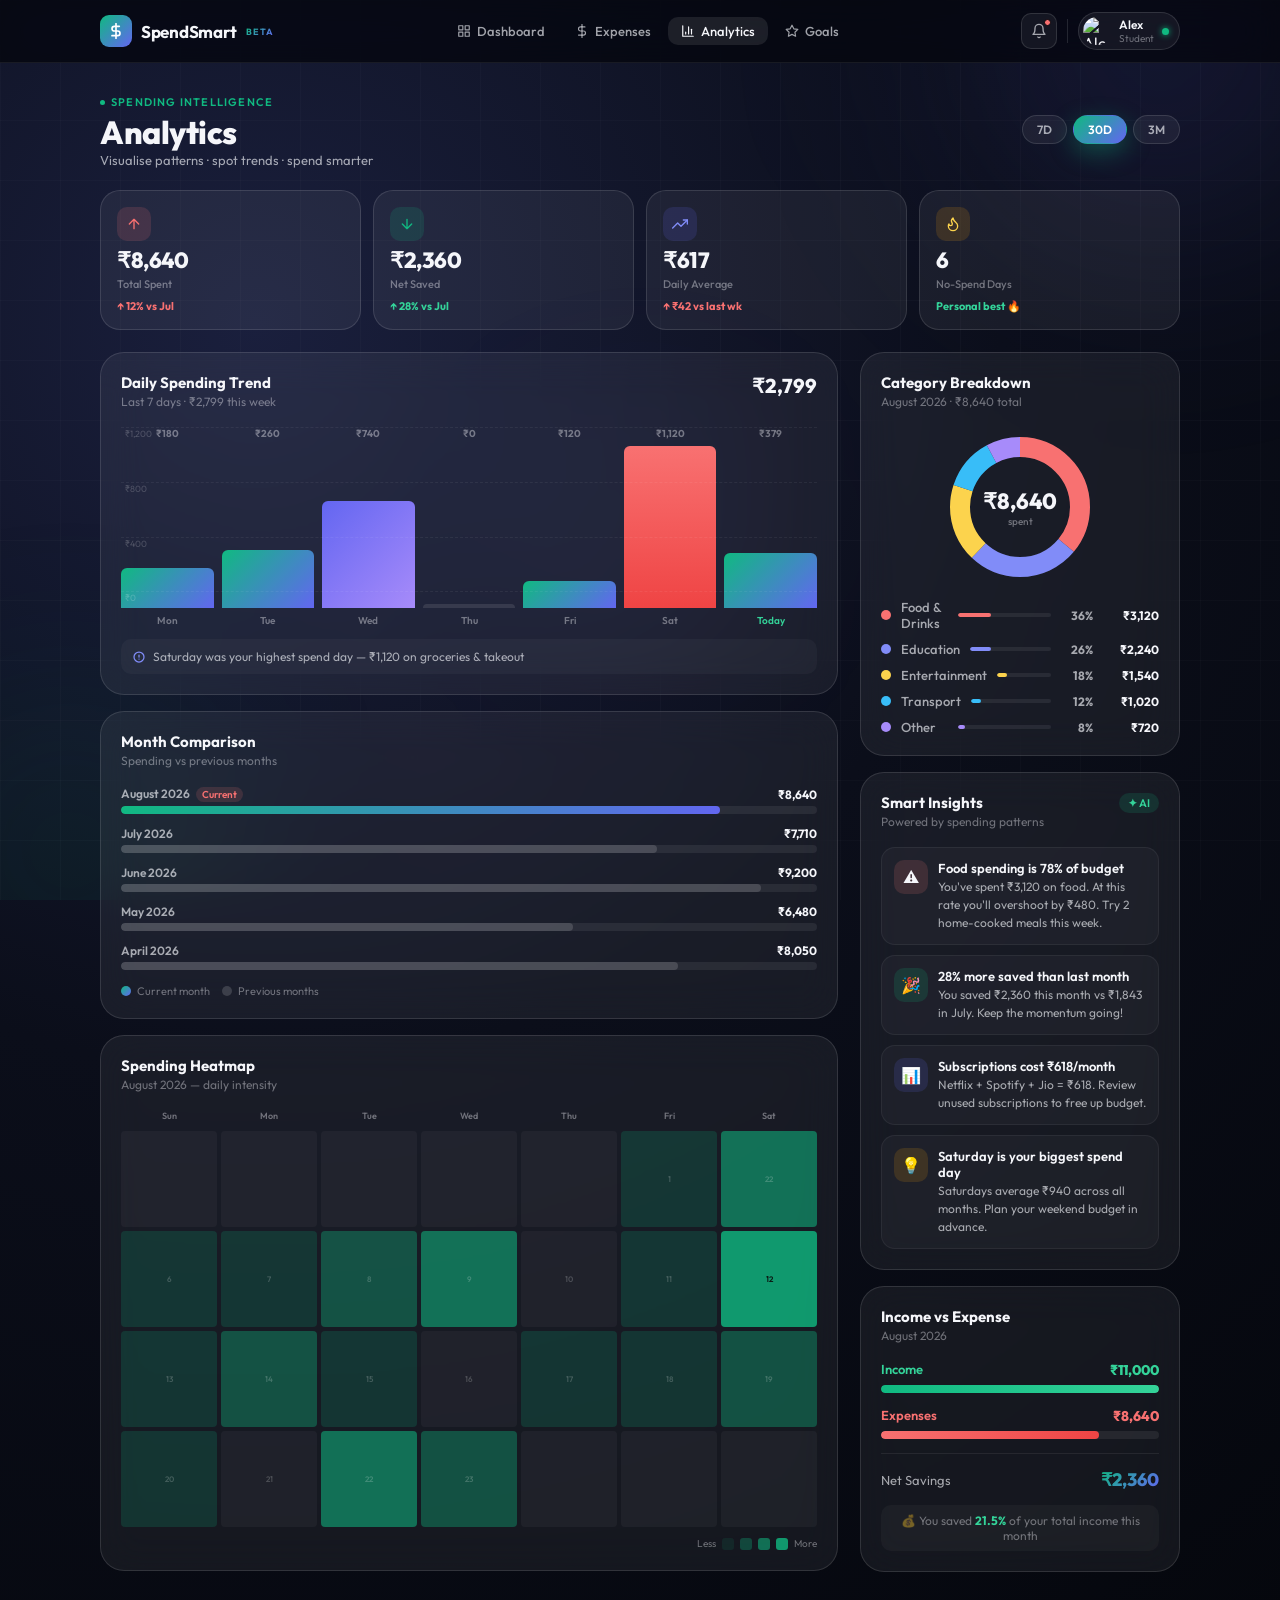
==== analytics.html @ 0c2a87c8 "added multiple pages" ====
<!DOCTYPE html>
<html lang="en">
<head>
  <meta charset="UTF-8">
  <meta name="viewport" content="width=device-width, initial-scale=1.0">
  <meta name="description" content="SpendSmart Analytics — understand your spending patterns and trends at a glance.">
  <title>Analytics · SpendSmart</title>

  <link rel="preconnect" href="https://fonts.googleapis.com">
  <link rel="preconnect" href="https://fonts.gstatic.com" crossorigin>
  <link href="https://fonts.googleapis.com/css2?family=Outfit:wght@400;500;600;700;800;900&family=Inter:wght@400;500;600&display=swap" rel="stylesheet">

  <link rel="stylesheet" href="css/base.css">
  <link rel="stylesheet" href="css/pages.css">
</head>
<body>

  <!-- ── Animated mesh background ─────────────────────────────────────── -->
  <div class="mesh-bg" aria-hidden="true">
    <div class="mesh-orb orb-1"></div>
    <div class="mesh-orb orb-2"></div>
    <div class="mesh-orb orb-3"></div>
    <div class="mesh-grid"></div>
  </div>

  <!-- ── Top Navigation ───────────────────────────────────────────────── -->
  <header class="topnav">
    <div class="topnav-inner">
      <div class="nav-brand">
        <div class="brand-mark">
          <svg width="16" height="16" viewBox="0 0 24 24" fill="none" stroke="currentColor" stroke-width="2.5" stroke-linecap="round" stroke-linejoin="round"><line x1="12" y1="1" x2="12" y2="23"/><path d="M17 5H9.5a3.5 3.5 0 000 7h5a3.5 3.5 0 010 7H6"/></svg>
        </div>
        <span class="brand-name">SpendSmart</span>
        <span class="brand-tag">BETA</span>
      </div>

      <nav class="nav-links" aria-label="Main navigation">
        <a href="index.html" class="nav-link">
          <svg width="14" height="14" viewBox="0 0 24 24" fill="none" stroke="currentColor" stroke-width="2" stroke-linecap="round" stroke-linejoin="round"><rect x="3" y="3" width="7" height="7"/><rect x="14" y="3" width="7" height="7"/><rect x="14" y="14" width="7" height="7"/><rect x="3" y="14" width="7" height="7"/></svg>
          Dashboard
        </a>
        <a href="expenses.html" class="nav-link">
          <svg width="14" height="14" viewBox="0 0 24 24" fill="none" stroke="currentColor" stroke-width="2" stroke-linecap="round" stroke-linejoin="round"><line x1="12" y1="1" x2="12" y2="23"/><path d="M17 5H9.5a3.5 3.5 0 000 7h5a3.5 3.5 0 010 7H6"/></svg>
          Expenses
        </a>
        <a href="analytics.html" class="nav-link active">
          <svg width="14" height="14" viewBox="0 0 24 24" fill="none" stroke="currentColor" stroke-width="2" stroke-linecap="round" stroke-linejoin="round"><path d="M3 3v18h18"/><path d="M18 17V9"/><path d="M13 17V5"/><path d="M8 17v-3"/></svg>
          Analytics
        </a>
        <a href="goals.html" class="nav-link">
          <svg width="14" height="14" viewBox="0 0 24 24" fill="none" stroke="currentColor" stroke-width="2" stroke-linecap="round" stroke-linejoin="round"><path d="M12 2l3.09 6.26L22 9.27l-5 4.87 1.18 6.88L12 17.77l-6.18 3.25L7 14.14 2 9.27l6.91-1.01L12 2z"/></svg>
          Goals
        </a>
      </nav>

      <div class="nav-actions">
        <button class="nav-icon-btn" id="notificationBtn" aria-label="Notifications">
          <svg width="16" height="16" viewBox="0 0 24 24" fill="none" stroke="currentColor" stroke-width="2" stroke-linecap="round" stroke-linejoin="round"><path d="M18 8A6 6 0 006 8c0 7-3 9-3 9h18s-3-2-3-9"/><path d="M13.73 21a2 2 0 01-3.46 0"/></svg>
          <span class="notif-badge"></span>
        </button>
        <div class="nav-divider"></div>
        <div class="user-chip">
          <img src="https://api.dicebear.com/7.x/notionists/svg?seed=Alex" alt="Alex" class="user-avatar">
          <div class="user-info">
            <span class="user-name">Alex</span>
            <span class="user-role">Student</span>
          </div>
          <div class="online-dot"></div>
        </div>
      </div>
    </div>
  </header>

  <!-- ── Main Content ──────────────────────────────────────────────────── -->
  <main class="page">

    <!-- Page header -->
    <div class="page-header slide-up">
      <div class="page-eyebrow"><span></span>Spending Intelligence</div>
      <div class="page-title-row">
        <div>
          <h1 class="page-title">Analytics</h1>
          <p class="page-sub">Visualise patterns · spot trends · spend smarter</p>
        </div>
        <!-- Period filter -->
        <div class="filter-bar" style="margin-bottom:0;">
          <button class="filter-pill" id="period7">7D</button>
          <button class="filter-pill active" id="period30">30D</button>
          <button class="filter-pill" id="period90">3M</button>
        </div>
      </div>
    </div>

    <!-- ── Summary stats ───────────────────────────────────────────────── -->
    <div class="stat-strip slide-up delay-1">
      <div class="stat-card">
        <div class="stat-icon stat-icon-red">
          <svg width="16" height="16" viewBox="0 0 24 24" fill="none" stroke="currentColor" stroke-width="2" stroke-linecap="round" stroke-linejoin="round"><path d="M12 5v14M5 12l7-7 7 7"/></svg>
        </div>
        <div class="stat-value">₹8,640</div>
        <div class="stat-label">Total Spent</div>
        <div class="stat-trend trend-down">↑ 12% vs Jul</div>
      </div>
      <div class="stat-card">
        <div class="stat-icon stat-icon-green">
          <svg width="16" height="16" viewBox="0 0 24 24" fill="none" stroke="currentColor" stroke-width="2" stroke-linecap="round" stroke-linejoin="round"><path d="M12 19V5M5 12l7 7 7-7"/></svg>
        </div>
        <div class="stat-value">₹2,360</div>
        <div class="stat-label">Net Saved</div>
        <div class="stat-trend trend-up">↑ 28% vs Jul</div>
      </div>
      <div class="stat-card">
        <div class="stat-icon stat-icon-indigo">
          <svg width="16" height="16" viewBox="0 0 24 24" fill="none" stroke="currentColor" stroke-width="2" stroke-linecap="round" stroke-linejoin="round"><polyline points="23 6 13.5 15.5 8.5 10.5 1 18"/><polyline points="17 6 23 6 23 12"/></svg>
        </div>
        <div class="stat-value">₹617</div>
        <div class="stat-label">Daily Average</div>
        <div class="stat-trend trend-down">↑ ₹42 vs last wk</div>
      </div>
      <div class="stat-card">
        <div class="stat-icon stat-icon-amber">
          <svg width="16" height="16" viewBox="0 0 24 24" fill="none" stroke="currentColor" stroke-width="2" stroke-linecap="round" stroke-linejoin="round"><path d="M8.5 14.5A2.5 2.5 0 0011 12c0-1.38-.5-2-1-3-1.072-2.143-.224-4.054 2-6 .5 2.5 2 4.9 4 6.5 2 1.6 3 3.5 3 5.5a7 7 0 11-14 0c0-1.153.433-2.294 1-3a2.5 2.5 0 002.5 2.5z"/></svg>
        </div>
        <div class="stat-value">6</div>
        <div class="stat-label">No-Spend Days</div>
        <div class="stat-trend trend-up">Personal best 🔥</div>
      </div>
    </div>

    <!-- ── Two-column layout (stacks on mobile) ────────────────────────── -->
    <div class="analytics-grid">

      <!-- LEFT column -->
      <div style="display:flex;flex-direction:column;gap:16px;">

        <!-- Daily spending bar chart -->
        <section class="card slide-up delay-2">
          <div class="card-head">
            <div>
              <h2 class="card-title">Daily Spending Trend</h2>
              <p class="card-sub">Last 7 days · ₹2,799 this week</p>
            </div>
            <span style="font-family:'Outfit',sans-serif;font-size:20px;font-weight:800;color:var(--text-primary);">₹2,799</span>
          </div>

          <div class="chart-area">
            <div class="chart-bars" aria-label="Daily spending bar chart">
              <div class="bar-col">
                <div class="bar-value">₹180</div>
                <div class="bar-wrap"><div class="bar-fill" style="height:25%"></div></div>
                <div class="bar-day">Mon</div>
              </div>
              <div class="bar-col">
                <div class="bar-value">₹260</div>
                <div class="bar-wrap"><div class="bar-fill" style="height:36%"></div></div>
                <div class="bar-day">Tue</div>
              </div>
              <div class="bar-col">
                <div class="bar-value">₹740</div>
                <div class="bar-wrap"><div class="bar-fill" style="height:66%;background:var(--gradient-purple)"></div></div>
                <div class="bar-day">Wed</div>
              </div>
              <div class="bar-col">
                <div class="bar-value">₹0</div>
                <div class="bar-wrap"><div class="bar-fill" style="height:2%;background:rgba(255,255,255,0.1)"></div></div>
                <div class="bar-day">Thu</div>
              </div>
              <div class="bar-col">
                <div class="bar-value">₹120</div>
                <div class="bar-wrap"><div class="bar-fill" style="height:17%"></div></div>
                <div class="bar-day">Fri</div>
              </div>
              <div class="bar-col bar-col-peak">
                <div class="bar-value">₹1,120</div>
                <div class="bar-wrap"><div class="bar-fill bar-fill-peak" style="height:100%"></div></div>
                <div class="bar-day">Sat</div>
              </div>
              <div class="bar-col bar-col-today">
                <div class="bar-value">₹379</div>
                <div class="bar-wrap"><div class="bar-fill" style="height:34%"></div></div>
                <div class="bar-day">Today</div>
              </div>
            </div>
            <div class="chart-guidelines">
              <div class="guide-line"><span>₹1,200</span></div>
              <div class="guide-line"><span>₹800</span></div>
              <div class="guide-line"><span>₹400</span></div>
              <div class="guide-line"><span>₹0</span></div>
            </div>
          </div>

          <div style="margin-top:12px;padding:10px 12px;background:rgba(255,255,255,0.03);border-radius:10px;display:flex;align-items:center;gap:8px;">
            <svg width="12" height="12" viewBox="0 0 24 24" fill="none" stroke="var(--indigo-light)" stroke-width="2.5" stroke-linecap="round"><circle cx="12" cy="12" r="10"/><line x1="12" y1="8" x2="12" y2="12"/><line x1="12" y1="16" x2="12.01" y2="16"/></svg>
            <span style="font-size:12px;color:var(--text-secondary);">Saturday was your highest spend day — ₹1,120 on groceries &amp; takeout</span>
          </div>
        </section>

        <!-- Month-over-month comparison -->
        <section class="card slide-up delay-3">
          <div class="card-head">
            <div>
              <h2 class="card-title">Month Comparison</h2>
              <p class="card-sub">Spending vs previous months</p>
            </div>
          </div>
          <div class="compare-bars">
            <div class="compare-row">
              <div class="compare-row-top">
                <span class="compare-month">August 2026 <span class="chip chip-red" style="font-size:10px;padding:1px 6px;margin-left:4px;">Current</span></span>
                <span class="compare-amt">₹8,640</span>
              </div>
              <div class="compare-track"><div class="compare-fill" style="width:86%"></div></div>
            </div>
            <div class="compare-row">
              <div class="compare-row-top">
                <span class="compare-month">July 2026</span>
                <span class="compare-amt">₹7,710</span>
              </div>
              <div class="compare-track"><div class="compare-fill compare-fill-prev" style="width:77%"></div></div>
            </div>
            <div class="compare-row">
              <div class="compare-row-top">
                <span class="compare-month">June 2026</span>
                <span class="compare-amt">₹9,200</span>
              </div>
              <div class="compare-track"><div class="compare-fill compare-fill-prev" style="width:92%"></div></div>
            </div>
            <div class="compare-row">
              <div class="compare-row-top">
                <span class="compare-month">May 2026</span>
                <span class="compare-amt">₹6,480</span>
              </div>
              <div class="compare-track"><div class="compare-fill compare-fill-prev" style="width:65%"></div></div>
            </div>
            <div class="compare-row">
              <div class="compare-row-top">
                <span class="compare-month">April 2026</span>
                <span class="compare-amt">₹8,050</span>
              </div>
              <div class="compare-track"><div class="compare-fill compare-fill-prev" style="width:80%"></div></div>
            </div>
          </div>
          <div style="margin-top:14px;display:flex;align-items:center;gap:12px;">
            <div style="display:flex;align-items:center;gap:6px;">
              <span style="width:10px;height:10px;border-radius:50%;background:var(--gradient-primary);display:inline-block;"></span>
              <span style="font-size:11px;color:var(--text-muted);">Current month</span>
            </div>
            <div style="display:flex;align-items:center;gap:6px;">
              <span style="width:10px;height:10px;border-radius:50%;background:rgba(255,255,255,0.15);display:inline-block;"></span>
              <span style="font-size:11px;color:var(--text-muted);">Previous months</span>
            </div>
          </div>
        </section>

        <!-- Spending heatmap -->
        <section class="card slide-up delay-4">
          <div class="card-head">
            <div>
              <h2 class="card-title">Spending Heatmap</h2>
              <p class="card-sub">August 2026 — daily intensity</p>
            </div>
          </div>
          <!-- Day labels -->
          <div class="heatmap-grid" style="margin-bottom:4px;">
            <div class="heatmap-day-label">Sun</div>
            <div class="heatmap-day-label">Mon</div>
            <div class="heatmap-day-label">Tue</div>
            <div class="heatmap-day-label">Wed</div>
            <div class="heatmap-day-label">Thu</div>
            <div class="heatmap-day-label">Fri</div>
            <div class="heatmap-day-label">Sat</div>
          </div>
          <!-- Week 1 -->
          <div class="heatmap-grid">
            <div class="heatmap-cell h0" title="0 spend"></div>
            <div class="heatmap-cell h0" title="0 spend"></div>
            <div class="heatmap-cell h0" title="0 spend"></div>
            <div class="heatmap-cell h0" title="0 spend"></div>
            <div class="heatmap-cell h0" title="0 spend"></div>
            <div class="heatmap-cell h1" title="₹85">1</div>
            <div class="heatmap-cell h3" title="₹1,120">22</div>
            <!-- Week 2 -->
            <div class="heatmap-cell h1" title="₹299">6</div>
            <div class="heatmap-cell h1" title="₹180">7</div>
            <div class="heatmap-cell h2" title="₹499">8</div>
            <div class="heatmap-cell h3" title="₹740">9</div>
            <div class="heatmap-cell h0" title="₹0">10</div>
            <div class="heatmap-cell h1" title="₹120">11</div>
            <div class="heatmap-cell h4" title="₹1,500">12</div>
            <!-- Week 3 -->
            <div class="heatmap-cell h1" title="₹350">13</div>
            <div class="heatmap-cell h2" title="₹619">14</div>
            <div class="heatmap-cell h1" title="₹85">15</div>
            <div class="heatmap-cell h0" title="₹0">16</div>
            <div class="heatmap-cell h1" title="₹260">17</div>
            <div class="heatmap-cell h1" title="₹299">18</div>
            <div class="heatmap-cell h2" title="₹380">19</div>
            <!-- Week 4 -->
            <div class="heatmap-cell h1" title="₹5,000+income">20</div>
            <div class="heatmap-cell h0" title="₹0">21</div>
            <div class="heatmap-cell h3" title="₹1,380">22</div>
            <div class="heatmap-cell h2" title="₹619">23</div>
            <div class="heatmap-cell h0" title="future"></div>
            <div class="heatmap-cell h0" title="future"></div>
            <div class="heatmap-cell h0" title="future"></div>
          </div>
          <div style="display:flex;align-items:center;gap:6px;margin-top:10px;justify-content:flex-end;">
            <span style="font-size:10px;color:var(--text-muted);">Less</span>
            <span style="width:12px;height:12px;border-radius:3px;background:rgba(16,185,129,0.1);display:inline-block;"></span>
            <span style="width:12px;height:12px;border-radius:3px;background:rgba(16,185,129,0.3);display:inline-block;"></span>
            <span style="width:12px;height:12px;border-radius:3px;background:rgba(16,185,129,0.55);display:inline-block;"></span>
            <span style="width:12px;height:12px;border-radius:3px;background:rgba(16,185,129,0.8);display:inline-block;"></span>
            <span style="font-size:10px;color:var(--text-muted);">More</span>
          </div>
        </section>

      </div>

      <!-- RIGHT column -->
      <div style="display:flex;flex-direction:column;gap:16px;">

        <!-- Category donut breakdown -->
        <section class="card slide-up delay-2">
          <div class="card-head">
            <div>
              <h2 class="card-title">Category Breakdown</h2>
              <p class="card-sub">August 2026 · ₹8,640 total</p>
            </div>
          </div>

          <!-- SVG Donut chart -->
          <div class="donut-wrap">
            <div class="donut-svg-wrap">
              <svg class="donut-svg" width="160" height="160" viewBox="0 0 160 160">
                <!-- Track -->
                <circle class="donut-track" cx="80" cy="80" r="60" stroke-width="20"/>
                <!-- Food: 36% → 135.72deg out of 376.99 = 135.72 -->
                <circle cx="80" cy="80" r="60" fill="none" stroke="#F87171" stroke-width="20"
                  stroke-dasharray="135.72 241.27" stroke-dashoffset="0"/>
                <!-- Education: 26% → 97.96 -->
                <circle cx="80" cy="80" r="60" fill="none" stroke="#818CF8" stroke-width="20"
                  stroke-dasharray="97.96 279.03" stroke-dashoffset="-135.72"/>
                <!-- Entertainment: 18% → 67.86 -->
                <circle cx="80" cy="80" r="60" fill="none" stroke="#FCD34D" stroke-width="20"
                  stroke-dasharray="67.86 309.13" stroke-dashoffset="-233.68"/>
                <!-- Transport: 12% → 45.24 -->
                <circle cx="80" cy="80" r="60" fill="none" stroke="#38BDF8" stroke-width="20"
                  stroke-dasharray="45.24 331.75" stroke-dashoffset="-301.54"/>
                <!-- Other: 8% → 30.16 -->
                <circle cx="80" cy="80" r="60" fill="none" stroke="#A78BFA" stroke-width="20"
                  stroke-dasharray="30.16 346.83" stroke-dashoffset="-346.78"/>
              </svg>
              <div class="donut-center-label">
                <span class="donut-total">₹8,640</span>
                <span class="donut-total-sub">spent</span>
              </div>
            </div>
          </div>

          <!-- Legend -->
          <div class="legend-list">
            <div class="legend-row">
              <span class="legend-dot" style="background:#F87171"></span>
              <span class="legend-name">Food &amp; Drinks</span>
              <div class="legend-bar-wrap"><div class="legend-bar-fill" style="width:36%;background:#F87171"></div></div>
              <span class="legend-pct">36%</span>
              <span class="legend-amt">₹3,120</span>
            </div>
            <div class="legend-row">
              <span class="legend-dot" style="background:#818CF8"></span>
              <span class="legend-name">Education</span>
              <div class="legend-bar-wrap"><div class="legend-bar-fill" style="width:26%;background:#818CF8"></div></div>
              <span class="legend-pct">26%</span>
              <span class="legend-amt">₹2,240</span>
            </div>
            <div class="legend-row">
              <span class="legend-dot" style="background:#FCD34D"></span>
              <span class="legend-name">Entertainment</span>
              <div class="legend-bar-wrap"><div class="legend-bar-fill" style="width:18%;background:#FCD34D"></div></div>
              <span class="legend-pct">18%</span>
              <span class="legend-amt">₹1,540</span>
            </div>
            <div class="legend-row">
              <span class="legend-dot" style="background:#38BDF8"></span>
              <span class="legend-name">Transport</span>
              <div class="legend-bar-wrap"><div class="legend-bar-fill" style="width:12%;background:#38BDF8"></div></div>
              <span class="legend-pct">12%</span>
              <span class="legend-amt">₹1,020</span>
            </div>
            <div class="legend-row">
              <span class="legend-dot" style="background:#A78BFA"></span>
              <span class="legend-name">Other</span>
              <div class="legend-bar-wrap"><div class="legend-bar-fill" style="width:8%;background:#A78BFA"></div></div>
              <span class="legend-pct">8%</span>
              <span class="legend-amt">₹720</span>
            </div>
          </div>
        </section>

        <!-- AI Insights -->
        <section class="card slide-up delay-3">
          <div class="card-head">
            <div>
              <h2 class="card-title">Smart Insights</h2>
              <p class="card-sub">Powered by spending patterns</p>
            </div>
            <span class="chip chip-green">✦ AI</span>
          </div>
          <div class="insight-list">
            <div class="insight-item">
              <div class="insight-icon" style="background:rgba(248,113,113,0.15);">⚠️</div>
              <div class="insight-body">
                <div class="insight-title">Food spending is 78% of budget</div>
                <div class="insight-desc">You've spent ₹3,120 on food. At this rate you'll overshoot by ₹480. Try 2 home-cooked meals this week.</div>
              </div>
            </div>
            <div class="insight-item">
              <div class="insight-icon" style="background:rgba(16,185,129,0.15);">🎉</div>
              <div class="insight-body">
                <div class="insight-title">28% more saved than last month</div>
                <div class="insight-desc">You saved ₹2,360 this month vs ₹1,843 in July. Keep the momentum going!</div>
              </div>
            </div>
            <div class="insight-item">
              <div class="insight-icon" style="background:rgba(99,102,241,0.15);">📊</div>
              <div class="insight-body">
                <div class="insight-title">Subscriptions cost ₹618/month</div>
                <div class="insight-desc">Netflix + Spotify + Jio = ₹618. Review unused subscriptions to free up budget.</div>
              </div>
            </div>
            <div class="insight-item">
              <div class="insight-icon" style="background:rgba(245,158,11,0.15);">💡</div>
              <div class="insight-body">
                <div class="insight-title">Saturday is your biggest spend day</div>
                <div class="insight-desc">Saturdays average ₹940 across all months. Plan your weekend budget in advance.</div>
              </div>
            </div>
          </div>
        </section>

        <!-- Income vs Expense -->
        <section class="card slide-up delay-4">
          <div class="card-head">
            <div>
              <h2 class="card-title">Income vs Expense</h2>
              <p class="card-sub">August 2026</p>
            </div>
          </div>
          <div style="display:flex;flex-direction:column;gap:14px;">
            <div>
              <div style="display:flex;justify-content:space-between;margin-bottom:6px;">
                <span style="font-size:13px;color:var(--emerald-light);font-weight:600;">Income</span>
                <span style="font-size:14px;font-weight:800;color:var(--emerald-light);">₹11,000</span>
              </div>
              <div class="budget-track" style="height:8px;">
                <div class="budget-fill" style="width:100%;background:linear-gradient(90deg,var(--emerald),var(--emerald-light))"></div>
              </div>
            </div>
            <div>
              <div style="display:flex;justify-content:space-between;margin-bottom:6px;">
                <span style="font-size:13px;color:var(--red);font-weight:600;">Expenses</span>
                <span style="font-size:14px;font-weight:800;color:var(--red);">₹8,640</span>
              </div>
              <div class="budget-track" style="height:8px;">
                <div class="budget-fill" style="width:78.5%;background:linear-gradient(90deg,#F87171,#EF4444)"></div>
              </div>
            </div>
            <div style="height:1px;background:rgba(255,255,255,0.07)"></div>
            <div style="display:flex;justify-content:space-between;align-items:center;">
              <span style="font-size:13px;color:var(--text-secondary);">Net Savings</span>
              <span style="font-family:'Outfit',sans-serif;font-size:18px;font-weight:800;background:var(--gradient-primary);-webkit-background-clip:text;-webkit-text-fill-color:transparent;background-clip:text;">₹2,360</span>
            </div>
            <div style="font-size:12px;color:var(--text-muted);text-align:center;padding:8px;background:rgba(255,255,255,0.03);border-radius:10px;">
              💰 You saved <strong style="color:var(--emerald-light);">21.5%</strong> of your total income this month
            </div>
          </div>
        </section>

      </div>
    </div>

  </main>

  <!-- ── Bottom navigation (mobile) ──────────────────────────────────── -->
  <nav class="bottom-nav" aria-label="Mobile navigation">
    <a href="index.html" class="bn-item">
      <svg width="20" height="20" viewBox="0 0 24 24" fill="none" stroke="currentColor" stroke-width="2" stroke-linecap="round" stroke-linejoin="round"><rect x="3" y="3" width="7" height="7"/><rect x="14" y="3" width="7" height="7"/><rect x="14" y="14" width="7" height="7"/><rect x="3" y="14" width="7" height="7"/></svg>
      <span>Home</span>
    </a>
    <a href="expenses.html" class="bn-item">
      <svg width="20" height="20" viewBox="0 0 24 24" fill="none" stroke="currentColor" stroke-width="2" stroke-linecap="round" stroke-linejoin="round"><line x1="12" y1="1" x2="12" y2="23"/><path d="M17 5H9.5a3.5 3.5 0 000 7h5a3.5 3.5 0 010 7H6"/></svg>
      <span>Expenses</span>
    </a>
    <a href="expenses.html" class="bn-item bn-add" aria-label="Add expense">
      <svg width="22" height="22" viewBox="0 0 24 24" fill="none" stroke="currentColor" stroke-width="2.5" stroke-linecap="round"><line x1="12" y1="5" x2="12" y2="19"/><line x1="5" y1="12" x2="19" y2="12"/></svg>
    </a>
    <a href="analytics.html" class="bn-item active">
      <svg width="20" height="20" viewBox="0 0 24 24" fill="none" stroke="currentColor" stroke-width="2" stroke-linecap="round" stroke-linejoin="round"><path d="M3 3v18h18"/><path d="M18 17V9"/><path d="M13 17V5"/><path d="M8 17v-3"/></svg>
      <span>Analytics</span>
    </a>
    <a href="goals.html" class="bn-item">
      <svg width="20" height="20" viewBox="0 0 24 24" fill="none" stroke="currentColor" stroke-width="2" stroke-linecap="round" stroke-linejoin="round"><path d="M12 2l3.09 6.26L22 9.27l-5 4.87 1.18 6.88L12 17.77l-6.18 3.25L7 14.14 2 9.27l6.91-1.01L12 2z"/></svg>
      <span>Goals</span>
    </a>
  </nav>

  <script>
    // Period filter pills
    document.querySelectorAll('#period7,#period30,#period90').forEach(btn => {
      btn.addEventListener('click', () => {
        document.querySelectorAll('#period7,#period30,#period90').forEach(b => b.classList.remove('active'));
        btn.classList.add('active');
      });
    });
  </script>

</body>
</html>
---- css/base.css ----
:root {
 
  --emerald: #10B981;
  --emerald-light: #34D399;
  --indigo: #6366F1;
  --indigo-light: #818CF8;
  --purple: #A78BFA;
  --red: #F87171;

  
  --gradient-primary: linear-gradient(135deg, var(--emerald) 0%, var(--indigo) 100%);
  --gradient-purple: linear-gradient(135deg, var(--indigo) 0%, var(--purple) 100%);
  --gradient-bg: radial-gradient(circle at 20% 20%, #1a1f3d 0%, #0b0e1a 45%, #05070d 100%);

  
  --bg-base: #05070d;
  --glass-bg: rgba(255, 255, 255, 0.06);
  --glass-bg-strong: rgba(255, 255, 255, 0.09);
  --glass-border: rgba(255, 255, 255, 0.12);
  --glass-blur: 20px;

  
  --text-primary: #F5F6FA;
  --text-secondary: rgba(245, 246, 250, 0.65);
  --text-muted: rgba(245, 246, 250, 0.4);

 
  --radius-sm: 12px;
  --radius-md: 16px;
  --radius-lg: 20px;
  --radius-xl: 24px;

  --shadow-soft: 0 8px 30px rgba(0, 0, 0, 0.35);
  --shadow-lift: 0 16px 40px rgba(0, 0, 0, 0.45);
  --shadow-glow-emerald: 0 8px 24px rgba(16, 185, 129, 0.35);
  --shadow-glow-indigo: 0 8px 24px rgba(99, 102, 241, 0.35);

  
  --ease-smooth: cubic-bezier(0.4, 0, 0.2, 1);
  --transition-fast: 0.18s var(--ease-smooth);
  --transition-base: 0.3s var(--ease-smooth);
  --transition-slow: 0.5s var(--ease-smooth);

  
  --max-width: 1160px;
}

* {
  margin: 0;
  padding: 0;
  box-sizing: border-box;
}

html {
  color-scheme: dark;
}

body {
  font-family: 'Inter', 'Poppins', -apple-system, BlinkMacSystemFont, sans-serif;
  background: var(--gradient-bg);
  color: var(--text-primary);
  min-height: 100vh;
  -webkit-font-smoothing: antialiased;
  overflow-x: hidden;
}

a {
  color: inherit;
  text-decoration: none;
}

button {
  font-family: inherit;
  cursor: pointer;
  border: none;
  background: none;
  color: inherit;
}

input {
  font-family: inherit;
}

::selection {
  background: rgba(99, 102, 241, 0.4);
}


::-webkit-scrollbar {
  width: 8px;
}
::-webkit-scrollbar-track {
  background: transparent;
}
::-webkit-scrollbar-thumb {
  background: rgba(255, 255, 255, 0.15);
  border-radius: 10px;
}


@keyframes fadeIn {
  from { opacity: 0; }
  to { opacity: 1; }
}

@keyframes slideUp {
  from { opacity: 0; transform: translateY(24px); }
  to { opacity: 1; transform: translateY(0); }
}

@keyframes floatBlob {
  0%, 100% { transform: translate(0, 0) scale(1); }
  33% { transform: translate(30px, -40px) scale(1.08); }
  66% { transform: translate(-20px, 30px) scale(0.95); }
}

@keyframes gradientShift {
  0%   { background-position: 0% 50%; }
  50%  { background-position: 100% 50%; }
  100% { background-position: 0% 50%; }
}

@keyframes slideUp {
  from { opacity: 0; transform: translateY(20px); }
  to   { opacity: 1; transform: translateY(0); }
}

.fade-in {
  animation: fadeIn var(--transition-slow) var(--ease-smooth) both;
}

.slide-up {
  animation: slideUp var(--transition-slow) var(--ease-smooth) both;
}

/* Stagger helper classes */
.delay-1 { animation-delay: 0.08s; }
.delay-2 { animation-delay: 0.16s; }
.delay-3 { animation-delay: 0.24s; }
.delay-4 { animation-delay: 0.32s; }
.delay-5 { animation-delay: 0.4s; }
.delay-6 { animation-delay: 0.48s; }
---- css/pages.css ----
/* ==========================================================================
   SpendSmart — Shared Inner-Page Styles  (expenses / analytics / goals)
   Mobile-first · Dark glassmorphism
   ========================================================================== */

/* ─── Font override ───────────────────────────────────────────────────────── */
body {
  font-family: 'Outfit', 'Inter', -apple-system, BlinkMacSystemFont, sans-serif;
  padding-bottom: 88px; /* room for bottom-nav */
}

/* ─── Mesh background (same as index.html) ───────────────────────────────── */
.mesh-bg {
  position: fixed;
  inset: 0;
  z-index: -1;
  overflow: hidden;
  pointer-events: none;
}
.mesh-orb {
  position: absolute;
  border-radius: 50%;
  filter: blur(100px);
  animation: floatBlob 22s ease-in-out infinite;
}
.orb-1 {
  width: 600px; height: 600px;
  top: -260px; right: -180px;
  background: radial-gradient(circle, rgba(99,102,241,0.18), transparent 70%);
  animation-duration: 24s;
}
.orb-2 {
  width: 420px; height: 420px;
  bottom: -160px; left: -140px;
  background: radial-gradient(circle, rgba(16,185,129,0.15), transparent 70%);
  animation-duration: 30s;
  animation-delay: -8s;
}
.orb-3 {
  width: 260px; height: 260px;
  top: 45%; left: 40%;
  background: radial-gradient(circle, rgba(167,139,250,0.12), transparent 70%);
  animation-duration: 26s;
  animation-delay: -15s;
}
.mesh-grid {
  position: absolute;
  inset: 0;
  background-image:
    linear-gradient(rgba(255,255,255,0.018) 1px, transparent 1px),
    linear-gradient(90deg, rgba(255,255,255,0.018) 1px, transparent 1px);
  background-size: 60px 60px;
}

/* ─── Top Nav ─────────────────────────────────────────────────────────────── */
.topnav {
  position: sticky;
  top: 0;
  z-index: 200;
  background: rgba(5, 7, 13, 0.8);
  border-bottom: 1px solid rgba(255,255,255,0.07);
  backdrop-filter: blur(24px) saturate(180%);
  -webkit-backdrop-filter: blur(24px) saturate(180%);
}
.topnav-inner {
  max-width: var(--max-width);
  margin: 0 auto;
  padding: 0 16px;
  height: 58px;
  display: flex;
  align-items: center;
  justify-content: space-between;
  gap: 16px;
}
.nav-brand {
  display: flex;
  align-items: center;
  gap: 9px;
  flex-shrink: 0;
}
.brand-mark {
  width: 32px; height: 32px;
  border-radius: 9px;
  background: var(--gradient-primary);
  display: flex;
  align-items: center;
  justify-content: center;
  color: #fff;
  flex-shrink: 0;
}
.brand-name {
  font-family: 'Outfit', sans-serif;
  font-weight: 700;
  font-size: 17px;
  letter-spacing: -0.3px;
  color: var(--text-primary);
}
.brand-tag {
  font-size: 9px;
  font-weight: 700;
  letter-spacing: 1px;
  background: var(--gradient-primary);
  -webkit-background-clip: text;
  -webkit-text-fill-color: transparent;
  background-clip: text;
}
.nav-links {
  display: none;
  align-items: center;
  gap: 4px;
}
.nav-link {
  display: flex;
  align-items: center;
  gap: 6px;
  padding: 6px 13px;
  border-radius: 10px;
  font-size: 13px;
  font-weight: 500;
  color: var(--text-secondary);
  transition: color var(--transition-fast), background var(--transition-fast);
  white-space: nowrap;
}
.nav-link:hover {
  color: var(--text-primary);
  background: rgba(255,255,255,0.06);
}
.nav-link.active {
  color: var(--text-primary);
  background: rgba(255,255,255,0.09);
}
.nav-actions {
  display: flex;
  align-items: center;
  gap: 10px;
  flex-shrink: 0;
}
.nav-icon-btn {
  width: 36px; height: 36px;
  border-radius: 10px;
  background: var(--glass-bg);
  border: 1px solid var(--glass-border);
  display: flex;
  align-items: center;
  justify-content: center;
  color: var(--text-secondary);
  position: relative;
  transition: background var(--transition-fast), color var(--transition-fast);
}
.nav-icon-btn:hover {
  background: var(--glass-bg-strong);
  color: var(--text-primary);
}
.notif-badge {
  position: absolute;
  top: 5px; right: 5px;
  width: 7px; height: 7px;
  border-radius: 50%;
  background: var(--red);
  border: 1.5px solid var(--bg-base);
}
.nav-divider {
  width: 1px; height: 24px;
  background: var(--glass-border);
}
.user-chip {
  display: flex;
  align-items: center;
  gap: 8px;
  padding: 4px 10px 4px 4px;
  border-radius: 50px;
  background: var(--glass-bg);
  border: 1px solid var(--glass-border);
  cursor: pointer;
  position: relative;
  transition: background var(--transition-fast);
}
.user-chip:hover { background: var(--glass-bg-strong); }
.user-avatar {
  width: 28px; height: 28px;
  border-radius: 50%;
  object-fit: cover;
}
.user-info {
  display: none;
}
.user-name { font-size: 12px; font-weight: 600; }
.user-role { font-size: 10px; color: var(--text-muted); }
.online-dot {
  width: 7px; height: 7px;
  border-radius: 50%;
  background: var(--emerald);
  box-shadow: 0 0 6px var(--emerald);
}

/* ─── Main page wrapper ──────────────────────────────────────────────────── */
.page {
  max-width: var(--max-width);
  margin: 0 auto;
  padding: 20px 16px 32px;
  display: flex;
  flex-direction: column;
  gap: 18px;
}

/* ─── Page header (title + subtitle + optional actions) ──────────────────── */
.page-header {
  display: flex;
  flex-direction: column;
  gap: 6px;
}
.page-eyebrow {
  font-size: 11px;
  font-weight: 600;
  letter-spacing: 1.2px;
  text-transform: uppercase;
  color: var(--emerald);
  display: flex;
  align-items: center;
  gap: 6px;
}
.page-eyebrow span {
  display: inline-block;
  width: 5px; height: 5px;
  border-radius: 50%;
  background: var(--emerald);
}
.page-title {
  font-family: 'Outfit', sans-serif;
  font-size: 26px;
  font-weight: 800;
  letter-spacing: -0.5px;
  color: var(--text-primary);
  line-height: 1.1;
}
.page-title-row {
  display: flex;
  align-items: flex-start;
  justify-content: space-between;
  gap: 12px;
  flex-wrap: wrap;
}
.page-sub {
  font-size: 13px;
  color: var(--text-secondary);
  margin-top: 2px;
}

/* ─── Generic Card ───────────────────────────────────────────────────────── */
.card {
  background: var(--glass-bg);
  border: 1px solid var(--glass-border);
  border-radius: var(--radius-xl);
  backdrop-filter: blur(var(--glass-blur));
  -webkit-backdrop-filter: blur(var(--glass-blur));
  overflow: hidden;
  padding: 20px;
}
.card-head {
  display: flex;
  align-items: flex-start;
  justify-content: space-between;
  gap: 12px;
  margin-bottom: 18px;
}
.card-title {
  font-family: 'Outfit', sans-serif;
  font-size: 15px;
  font-weight: 700;
  color: var(--text-primary);
}
.card-sub {
  font-size: 12px;
  color: var(--text-muted);
  margin-top: 2px;
}
.link-btn {
  font-size: 12px;
  font-weight: 600;
  color: var(--indigo-light);
  white-space: nowrap;
  transition: color var(--transition-fast);
}
.link-btn:hover { color: var(--purple); }

/* ─── Generic pill / chip ────────────────────────────────────────────────── */
.chip {
  display: inline-flex;
  align-items: center;
  gap: 5px;
  padding: 3px 9px;
  border-radius: 20px;
  font-size: 11px;
  font-weight: 600;
}
.chip-green  { background: rgba(16,185,129,0.15);  color: var(--emerald-light); }
.chip-red    { background: rgba(248,113,113,0.15);  color: var(--red); }
.chip-indigo { background: rgba(99,102,241,0.15);   color: var(--indigo-light); }
.chip-amber  { background: rgba(245,158,11,0.15);   color: #FCD34D; }
.chip-sky    { background: rgba(56,189,248,0.15);   color: #38BDF8; }
.chip-purple { background: rgba(167,139,250,0.15);  color: var(--purple); }

/* ─── Bottom nav (mobile) ────────────────────────────────────────────────── */
.bottom-nav {
  display: flex;
  position: fixed;
  bottom: 0; left: 0; right: 0;
  z-index: 300;
  background: rgba(5,7,13,0.92);
  border-top: 1px solid rgba(255,255,255,0.08);
  backdrop-filter: blur(24px);
  -webkit-backdrop-filter: blur(24px);
  padding: 8px 0 calc(8px + env(safe-area-inset-bottom));
}
.bn-item {
  flex: 1;
  display: flex;
  flex-direction: column;
  align-items: center;
  gap: 3px;
  padding: 6px 4px;
  font-size: 10px;
  font-weight: 600;
  color: var(--text-muted);
  transition: color var(--transition-fast);
  position: relative;
}
.bn-item:hover, .bn-item.active {
  color: var(--text-primary);
}
.bn-item.active svg {
  color: var(--emerald);
}
.bn-add {
  width: 46px; height: 46px;
  border-radius: 14px;
  background: var(--gradient-primary);
  box-shadow: var(--shadow-glow-emerald);
  flex: 0;
  flex-direction: row;
  padding: 0;
  display: flex;
  align-items: center;
  justify-content: center;
  margin-top: -14px;
  color: #fff;
}

/* ─── Filter / Tab pills ─────────────────────────────────────────────────── */
.filter-bar {
  display: flex;
  gap: 6px;
  flex-wrap: wrap;
  margin-bottom: 2px;
}
.filter-pill {
  padding: 6px 14px;
  border-radius: 50px;
  font-size: 12px;
  font-weight: 600;
  border: 1px solid var(--glass-border);
  background: var(--glass-bg);
  color: var(--text-secondary);
  cursor: pointer;
  transition: all var(--transition-fast);
  white-space: nowrap;
}
.filter-pill:hover {
  background: var(--glass-bg-strong);
  color: var(--text-primary);
}
.filter-pill.active {
  background: var(--gradient-primary);
  border-color: transparent;
  color: #fff;
  box-shadow: var(--shadow-glow-emerald);
}

/* ─── Section divider ────────────────────────────────────────────────────── */
.section-divider {
  height: 1px;
  background: linear-gradient(90deg, transparent, rgba(255,255,255,0.08), transparent);
  margin: 4px 0;
}

/* ─── Stat / summary strip ────────────────────────────────────────────────── */
.stat-strip {
  display: grid;
  grid-template-columns: repeat(2, 1fr);
  gap: 12px;
}
.stat-card {
  background: var(--glass-bg);
  border: 1px solid var(--glass-border);
  border-radius: var(--radius-lg);
  padding: 16px;
  display: flex;
  flex-direction: column;
  gap: 6px;
  position: relative;
  overflow: hidden;
  transition: background var(--transition-fast);
}
.stat-card:hover { background: var(--glass-bg-strong); }
.stat-card::before {
  content: '';
  position: absolute;
  inset: 0 0 auto 0;
  height: 2px;
  background: var(--gradient-primary);
  opacity: 0;
  transition: opacity var(--transition-fast);
}
.stat-card:hover::before { opacity: 1; }
.stat-icon {
  width: 34px; height: 34px;
  border-radius: 10px;
  display: flex;
  align-items: center;
  justify-content: center;
  margin-bottom: 2px;
}
.stat-icon-green  { background: rgba(16,185,129,0.15);  color: var(--emerald); }
.stat-icon-red    { background: rgba(248,113,113,0.15);  color: var(--red); }
.stat-icon-indigo { background: rgba(99,102,241,0.15);   color: var(--indigo-light); }
.stat-icon-amber  { background: rgba(245,158,11,0.15);   color: #FCD34D; }
.stat-value {
  font-family: 'Outfit', sans-serif;
  font-size: 22px;
  font-weight: 800;
  letter-spacing: -0.5px;
  color: var(--text-primary);
  line-height: 1;
}
.stat-label {
  font-size: 11px;
  color: var(--text-muted);
  font-weight: 500;
}
.stat-trend {
  font-size: 11px;
  font-weight: 700;
  display: flex;
  align-items: center;
  gap: 3px;
  margin-top: 2px;
}
.trend-up   { color: var(--emerald-light); }
.trend-down { color: var(--red); }

/* ═══════════════════════════════════════════════════════════════════════════
   EXPENSES PAGE
   ═══════════════════════════════════════════════════════════════════════════ */

/* ─── Add expense FAB (mobile) ───────────────────────────────────────────── */
.fab-add {
  display: flex;
  position: fixed;
  bottom: 78px;
  right: 18px;
  z-index: 250;
  width: 52px; height: 52px;
  border-radius: 16px;
  background: var(--gradient-primary);
  box-shadow: var(--shadow-glow-emerald);
  align-items: center;
  justify-content: center;
  color: #fff;
  transition: transform var(--transition-fast), box-shadow var(--transition-fast);
}
.fab-add:hover {
  transform: scale(1.05);
  box-shadow: 0 12px 32px rgba(16,185,129,0.5);
}

/* ─── Expense input modal-like form card ─────────────────────────────────── */
.add-form-card {
  background: var(--glass-bg-strong);
  border: 1px solid rgba(16,185,129,0.2);
  border-radius: var(--radius-xl);
  padding: 20px;
  display: none; /* hidden on mobile by default; shown via JS toggle class */
}
.add-form-card.show { display: block; }
.form-title {
  font-family: 'Outfit', sans-serif;
  font-size: 16px;
  font-weight: 700;
  margin-bottom: 16px;
  display: flex;
  align-items: center;
  gap: 8px;
}
.form-grid {
  display: grid;
  grid-template-columns: 1fr;
  gap: 12px;
}
.form-group {
  display: flex;
  flex-direction: column;
  gap: 6px;
}
.form-label {
  font-size: 12px;
  font-weight: 600;
  color: var(--text-secondary);
  letter-spacing: 0.3px;
}
.form-control {
  background: rgba(255,255,255,0.05);
  border: 1px solid var(--glass-border);
  border-radius: 12px;
  padding: 10px 14px;
  font-size: 14px;
  color: var(--text-primary);
  outline: none;
  transition: border-color var(--transition-fast), box-shadow var(--transition-fast);
  width: 100%;
  -webkit-appearance: none;
  appearance: none;
}
.form-control::placeholder { color: var(--text-muted); }
.form-control:focus {
  border-color: var(--indigo-light);
  box-shadow: 0 0 0 3px rgba(99,102,241,0.18);
}
.form-control option { background: #1a1f3d; }
.form-actions {
  display: flex;
  gap: 10px;
  margin-top: 4px;
}
.btn-primary-sm {
  flex: 1;
  padding: 11px 16px;
  border-radius: 12px;
  background: var(--gradient-primary);
  color: #fff;
  font-size: 13px;
  font-weight: 700;
  letter-spacing: 0.2px;
  transition: opacity var(--transition-fast), transform var(--transition-fast);
  box-shadow: var(--shadow-glow-emerald);
}
.btn-primary-sm:hover { opacity: 0.9; transform: translateY(-1px); }
.btn-ghost-sm {
  padding: 11px 16px;
  border-radius: 12px;
  border: 1px solid var(--glass-border);
  background: var(--glass-bg);
  color: var(--text-secondary);
  font-size: 13px;
  font-weight: 600;
  transition: background var(--transition-fast), color var(--transition-fast);
}
.btn-ghost-sm:hover { background: var(--glass-bg-strong); color: var(--text-primary); }

/* ─── Expense list ────────────────────────────────────────────────────────── */
.txn-list { display: flex; flex-direction: column; }
.txn-row {
  display: flex;
  align-items: center;
  gap: 12px;
  padding: 13px 0;
  border-bottom: 1px solid rgba(255,255,255,0.05);
  transition: background var(--transition-fast);
}
.txn-row:last-child { border-bottom: none; }
.txn-icon {
  width: 40px; height: 40px;
  border-radius: 12px;
  display: flex;
  align-items: center;
  justify-content: center;
  flex-shrink: 0;
}
.txn-icon-rose   { background: rgba(248,113,113,0.15); color: var(--red); }
.txn-icon-emerald { background: rgba(16,185,129,0.15); color: var(--emerald); }
.txn-icon-mint   { background: rgba(52,211,153,0.15);  color: var(--emerald-light); }
.txn-icon-amber  { background: rgba(245,158,11,0.15);  color: #FCD34D; }
.txn-icon-sky    { background: rgba(56,189,248,0.15);  color: #38BDF8; }
.txn-icon-purple { background: rgba(167,139,250,0.15); color: var(--purple); }
.txn-icon-indigo { background: rgba(99,102,241,0.15);  color: var(--indigo-light); }

.txn-meta { flex: 1; min-width: 0; }
.txn-name {
  font-size: 14px;
  font-weight: 600;
  color: var(--text-primary);
  white-space: nowrap;
  overflow: hidden;
  text-overflow: ellipsis;
}
.txn-chip {
  display: inline-block;
  font-size: 11px;
  font-weight: 500;
  padding: 2px 8px;
  border-radius: 20px;
  margin-top: 3px;
  white-space: nowrap;
}
.chip-rose    { background: rgba(248,113,113,0.15); color: var(--red); }
.chip-emerald { background: rgba(16,185,129,0.15);  color: var(--emerald-light); }
.chip-mint    { background: rgba(52,211,153,0.15);  color: var(--emerald-light); }
.chip-amber   { background: rgba(245,158,11,0.15);  color: #FCD34D; }
.chip-sky     { background: rgba(56,189,248,0.15);  color: #38BDF8; }
.chip-purple  { background: rgba(167,139,250,0.15); color: var(--purple); }
.chip-indigo  { background: rgba(99,102,241,0.15);  color: var(--indigo-light); }

.txn-right { text-align: right; flex-shrink: 0; }
.txn-amt { font-size: 14px; font-weight: 700; }
.txn-debit  { color: var(--red); }
.txn-credit { color: var(--emerald-light); }
.txn-badge-income {
  display: inline-block;
  font-size: 10px;
  font-weight: 700;
  background: rgba(16,185,129,0.15);
  color: var(--emerald-light);
  padding: 2px 7px;
  border-radius: 10px;
  margin-top: 3px;
}

/* ─── Date group heading ─────────────────────────────────────────────────── */
.date-group-heading {
  font-size: 11px;
  font-weight: 700;
  letter-spacing: 0.8px;
  text-transform: uppercase;
  color: var(--text-muted);
  padding: 14px 0 6px;
}

/* ─── Budget progress per category ───────────────────────────────────────── */
.budget-list { display: flex; flex-direction: column; gap: 14px; }
.budget-row { display: flex; flex-direction: column; gap: 6px; }
.budget-row-top {
  display: flex;
  align-items: center;
  justify-content: space-between;
  gap: 8px;
}
.budget-cat-name {
  font-size: 13px;
  font-weight: 600;
  color: var(--text-primary);
  display: flex;
  align-items: center;
  gap: 6px;
}
.budget-cat-dot {
  width: 8px; height: 8px;
  border-radius: 50%;
  flex-shrink: 0;
}
.budget-amounts {
  font-size: 12px;
  color: var(--text-muted);
  white-space: nowrap;
}
.budget-amounts strong {
  font-weight: 700;
  color: var(--text-secondary);
}
.budget-track {
  height: 5px;
  background: rgba(255,255,255,0.07);
  border-radius: 10px;
  overflow: hidden;
}
.budget-fill {
  height: 100%;
  border-radius: 10px;
  transition: width 0.6s var(--ease-smooth);
}

/* ═══════════════════════════════════════════════════════════════════════════
   ANALYTICS PAGE
   ═══════════════════════════════════════════════════════════════════════════ */

/* ─── CSS bar chart ──────────────────────────────────────────────────────── */
.chart-area {
  position: relative;
  margin-top: 12px;
}
.chart-bars {
  display: flex;
  align-items: flex-end;
  gap: 8px;
  height: 160px;
}
.bar-col {
  flex: 1;
  display: flex;
  flex-direction: column;
  align-items: center;
  gap: 6px;
  height: 100%;
  justify-content: flex-end;
}
.bar-value {
  font-size: 10px;
  font-weight: 700;
  color: var(--text-muted);
  display: none;
}
.bar-wrap {
  width: 100%;
  height: 100%;
  display: flex;
  align-items: flex-end;
}
.bar-fill {
  width: 100%;
  border-radius: 6px 6px 0 0;
  background: var(--gradient-primary);
  transition: height 0.6s var(--ease-smooth);
  min-height: 4px;
}
.bar-fill-peak {
  background: linear-gradient(180deg, #F87171, #EF4444);
}
.bar-day {
  font-size: 10px;
  font-weight: 600;
  color: var(--text-muted);
  white-space: nowrap;
}
.bar-col-today .bar-day {
  color: var(--emerald-light);
}
.chart-guidelines {
  position: absolute;
  inset: 0 0 24px 0;
  display: flex;
  flex-direction: column;
  justify-content: space-between;
  pointer-events: none;
}
.guide-line {
  width: 100%;
  border-top: 1px dashed rgba(255,255,255,0.06);
  display: flex;
  align-items: center;
}
.guide-line span {
  font-size: 9px;
  color: rgba(255,255,255,0.2);
  padding: 0 4px;
  white-space: nowrap;
}

/* ─── Donut chart (CSS-only) ─────────────────────────────────────────────── */
.donut-wrap {
  display: flex;
  justify-content: center;
  align-items: center;
  position: relative;
  margin: 12px 0;
}
.donut-svg-wrap {
  position: relative;
  width: 160px; height: 160px;
}
.donut-svg { transform: rotate(-90deg); }
.donut-track { fill: none; stroke: rgba(255,255,255,0.06); }
.donut-center-label {
  position: absolute;
  inset: 0;
  display: flex;
  flex-direction: column;
  align-items: center;
  justify-content: center;
  text-align: center;
}
.donut-total {
  font-family: 'Outfit', sans-serif;
  font-size: 22px;
  font-weight: 800;
  color: var(--text-primary);
}
.donut-total-sub {
  font-size: 10px;
  color: var(--text-muted);
  font-weight: 500;
}

/* ─── Legend list (donut) ────────────────────────────────────────────────── */
.legend-list {
  display: flex;
  flex-direction: column;
  gap: 10px;
  margin-top: 8px;
}
.legend-row {
  display: flex;
  align-items: center;
  gap: 10px;
}
.legend-dot {
  width: 10px; height: 10px;
  border-radius: 50%;
  flex-shrink: 0;
}
.legend-name {
  flex: 1;
  font-size: 13px;
  color: var(--text-secondary);
  font-weight: 500;
}
.legend-bar-wrap {
  flex: 2;
  height: 4px;
  background: rgba(255,255,255,0.07);
  border-radius: 10px;
  overflow: hidden;
}
.legend-bar-fill {
  height: 100%;
  border-radius: 10px;
}
.legend-pct {
  font-size: 12px;
  font-weight: 700;
  color: var(--text-secondary);
  width: 32px;
  text-align: right;
}
.legend-amt {
  font-size: 12px;
  font-weight: 700;
  color: var(--text-primary);
  width: 56px;
  text-align: right;
}

/* ─── Month comparison bars ───────────────────────────────────────────────── */
.compare-bars {
  display: flex;
  flex-direction: column;
  gap: 12px;
  margin-top: 8px;
}
.compare-row { display: flex; flex-direction: column; gap: 4px; }
.compare-row-top {
  display: flex;
  justify-content: space-between;
  align-items: center;
}
.compare-month {
  font-size: 12px;
  font-weight: 600;
  color: var(--text-secondary);
}
.compare-amt {
  font-size: 12px;
  font-weight: 700;
  color: var(--text-primary);
}
.compare-track {
  height: 8px;
  background: rgba(255,255,255,0.07);
  border-radius: 10px;
  overflow: hidden;
}
.compare-fill {
  height: 100%;
  border-radius: 10px;
  background: var(--gradient-primary);
}
.compare-fill-prev { background: rgba(255,255,255,0.15); }

/* ─── Insight card ───────────────────────────────────────────────────────── */
.insight-list { display: flex; flex-direction: column; gap: 10px; }
.insight-item {
  display: flex;
  align-items: flex-start;
  gap: 10px;
  padding: 12px;
  background: rgba(255,255,255,0.03);
  border: 1px solid rgba(255,255,255,0.06);
  border-radius: 14px;
}
.insight-icon {
  width: 34px; height: 34px;
  border-radius: 10px;
  display: flex;
  align-items: center;
  justify-content: center;
  flex-shrink: 0;
  font-size: 16px;
}
.insight-body { flex: 1; }
.insight-title {
  font-size: 13px;
  font-weight: 600;
  color: var(--text-primary);
  margin-bottom: 2px;
}
.insight-desc {
  font-size: 12px;
  color: var(--text-secondary);
  line-height: 1.5;
}

/* ─── Spending heatmap (calendar-style mini grid) ────────────────────────── */
.heatmap-grid {
  display: grid;
  grid-template-columns: repeat(7, 1fr);
  gap: 4px;
  margin-top: 10px;
}
.heatmap-cell {
  aspect-ratio: 1;
  border-radius: 4px;
  background: rgba(255,255,255,0.04);
  display: flex;
  align-items: center;
  justify-content: center;
  font-size: 8px;
  color: rgba(255,255,255,0.2);
  font-weight: 600;
  cursor: default;
  transition: transform var(--transition-fast);
}
.heatmap-cell:hover { transform: scale(1.15); z-index: 2; }
.heatmap-cell.h0 { background: rgba(255,255,255,0.04); }
.heatmap-cell.h1 { background: rgba(16,185,129,0.18); }
.heatmap-cell.h2 { background: rgba(16,185,129,0.35); }
.heatmap-cell.h3 { background: rgba(16,185,129,0.55); }
.heatmap-cell.h4 { background: rgba(16,185,129,0.8); color: #0b1a14; }
.heatmap-day-label {
  font-size: 9px;
  color: var(--text-muted);
  text-align: center;
  font-weight: 600;
}

/* ═══════════════════════════════════════════════════════════════════════════
   GOALS PAGE
   ═══════════════════════════════════════════════════════════════════════════ */

/* ─── Goal card ──────────────────────────────────────────────────────────── */
.goal-grid {
  display: flex;
  flex-direction: column;
  gap: 14px;
}
.goal-item {
  background: var(--glass-bg);
  border: 1px solid var(--glass-border);
  border-radius: var(--radius-xl);
  padding: 20px;
  position: relative;
  overflow: hidden;
  transition: background var(--transition-base), transform var(--transition-fast);
}
.goal-item:hover {
  background: var(--glass-bg-strong);
  transform: translateY(-2px);
}
.goal-glow {
  position: absolute;
  top: -60px; right: -60px;
  width: 160px; height: 160px;
  border-radius: 50%;
  filter: blur(60px);
  pointer-events: none;
}
.goal-item-header {
  display: flex;
  align-items: flex-start;
  gap: 12px;
  margin-bottom: 14px;
}
.goal-icon {
  width: 44px; height: 44px;
  border-radius: 14px;
  display: flex;
  align-items: center;
  justify-content: center;
  font-size: 20px;
  flex-shrink: 0;
}
.goal-icon-green  { background: rgba(16,185,129,0.18); }
.goal-icon-indigo { background: rgba(99,102,241,0.18); }
.goal-icon-amber  { background: rgba(245,158,11,0.18); }
.goal-icon-red    { background: rgba(248,113,113,0.18); }
.goal-icon-purple { background: rgba(167,139,250,0.18); }

.goal-info { flex: 1; min-width: 0; }
.goal-name {
  font-family: 'Outfit', sans-serif;
  font-size: 16px;
  font-weight: 700;
  color: var(--text-primary);
  margin-bottom: 3px;
}
.goal-timeline {
  font-size: 11px;
  color: var(--text-muted);
  font-weight: 500;
}
.goal-pct-badge {
  padding: 4px 10px;
  border-radius: 50px;
  font-size: 12px;
  font-weight: 800;
  background: var(--glass-bg-strong);
  border: 1px solid var(--glass-border);
  color: var(--text-primary);
  flex-shrink: 0;
}

.goal-amounts {
  display: flex;
  gap: 0;
  margin-bottom: 12px;
}
.goal-amt-item {
  flex: 1;
  display: flex;
  flex-direction: column;
  gap: 2px;
  padding: 8px 0;
  border-right: 1px solid rgba(255,255,255,0.07);
  padding-right: 12px;
  margin-right: 12px;
}
.goal-amt-item:last-child {
  border-right: none;
  padding-right: 0;
  margin-right: 0;
}
.goal-amt-val {
  font-family: 'Outfit', sans-serif;
  font-size: 15px;
  font-weight: 800;
  color: var(--text-primary);
}
.goal-amt-lbl {
  font-size: 10px;
  color: var(--text-muted);
  font-weight: 500;
  text-transform: uppercase;
  letter-spacing: 0.5px;
}

.goal-track {
  height: 6px;
  background: rgba(255,255,255,0.07);
  border-radius: 10px;
  overflow: hidden;
  margin-bottom: 10px;
}
.goal-fill {
  height: 100%;
  border-radius: 10px;
  background: var(--gradient-primary);
  transition: width 0.8s var(--ease-smooth);
}

.goal-actions {
  display: flex;
  gap: 8px;
}
.btn-goal-contribute {
  flex: 1;
  padding: 9px 14px;
  border-radius: 11px;
  background: var(--gradient-primary);
  color: #fff;
  font-size: 12px;
  font-weight: 700;
  text-align: center;
  box-shadow: var(--shadow-glow-emerald);
  transition: opacity var(--transition-fast), transform var(--transition-fast);
}
.btn-goal-contribute:hover { opacity: 0.9; transform: translateY(-1px); }
.btn-goal-edit {
  padding: 9px 14px;
  border-radius: 11px;
  border: 1px solid var(--glass-border);
  background: var(--glass-bg);
  color: var(--text-secondary);
  font-size: 12px;
  font-weight: 600;
  transition: background var(--transition-fast), color var(--transition-fast);
}
.btn-goal-edit:hover { background: var(--glass-bg-strong); color: var(--text-primary); }

/* ─── Add goal card ──────────────────────────────────────────────────────── */
.goal-add-card {
  background: rgba(255,255,255,0.025);
  border: 1.5px dashed rgba(255,255,255,0.1);
  border-radius: var(--radius-xl);
  padding: 28px 20px;
  display: flex;
  flex-direction: column;
  align-items: center;
  justify-content: center;
  gap: 8px;
  cursor: pointer;
  transition: background var(--transition-fast), border-color var(--transition-fast);
  text-align: center;
}
.goal-add-card:hover {
  background: rgba(16,185,129,0.05);
  border-color: rgba(16,185,129,0.25);
}
.goal-add-icon {
  width: 46px; height: 46px;
  border-radius: 14px;
  background: rgba(16,185,129,0.12);
  display: flex;
  align-items: center;
  justify-content: center;
  color: var(--emerald);
  margin-bottom: 4px;
}
.goal-add-label {
  font-size: 14px;
  font-weight: 700;
  color: var(--text-primary);
}
.goal-add-sub {
  font-size: 12px;
  color: var(--text-muted);
}

/* ─── Goals summary strip ────────────────────────────────────────────────── */
.goals-summary {
  display: grid;
  grid-template-columns: repeat(2, 1fr);
  gap: 12px;
}

/* ─── Milestone timeline ─────────────────────────────────────────────────── */
.milestone-list { display: flex; flex-direction: column; gap: 0; }
.milestone-item {
  display: flex;
  gap: 12px;
  padding: 10px 0;
  position: relative;
}
.milestone-item:not(:last-child)::after {
  content: '';
  position: absolute;
  left: 15px;
  top: 38px;
  bottom: -4px;
  width: 1px;
  background: rgba(255,255,255,0.07);
}
.milestone-dot {
  width: 30px; height: 30px;
  border-radius: 50%;
  display: flex;
  align-items: center;
  justify-content: center;
  flex-shrink: 0;
  font-size: 13px;
  z-index: 1;
}
.milestone-dot-done { background: rgba(16,185,129,0.2); color: var(--emerald); }
.milestone-dot-active { background: var(--gradient-primary); color: #fff; box-shadow: var(--shadow-glow-emerald); }
.milestone-dot-future { background: rgba(255,255,255,0.06); color: var(--text-muted); }
.milestone-content { flex: 1; padding-top: 4px; }
.milestone-title {
  font-size: 13px;
  font-weight: 600;
  color: var(--text-primary);
}
.milestone-date {
  font-size: 11px;
  color: var(--text-muted);
  margin-top: 2px;
}

/* ─── Tip banner ─────────────────────────────────────────────────────────── */
.tip-banner {
  display: flex;
  align-items: flex-start;
  gap: 12px;
  padding: 14px 16px;
  background: rgba(16,185,129,0.08);
  border: 1px solid rgba(16,185,129,0.2);
  border-radius: var(--radius-lg);
}
.tip-banner-icon {
  font-size: 20px;
  flex-shrink: 0;
  margin-top: 1px;
}
.tip-banner-body { flex: 1; }
.tip-banner-title {
  font-size: 13px;
  font-weight: 700;
  color: var(--emerald-light);
  margin-bottom: 2px;
}
.tip-banner-msg {
  font-size: 12px;
  color: var(--text-secondary);
  line-height: 1.5;
}

/* ═══════════════════════════════════════════════════════════════════════════
   RESPONSIVE — Tablet (≥ 640px)
   ═══════════════════════════════════════════════════════════════════════════ */
@media (min-width: 640px) {
  .topnav-inner { padding: 0 24px; height: 62px; }

  .page { padding: 24px 24px 40px; gap: 20px; }

  .page-title { font-size: 30px; }

  .stat-strip { grid-template-columns: repeat(4, 1fr); }

  .goals-summary { grid-template-columns: repeat(4, 1fr); }

  .form-grid { grid-template-columns: 1fr 1fr; }

  .add-form-card { display: block; } /* always visible on tablet+ */
  .fab-add { display: none; }

  .bar-value { display: block; }

  .user-info { display: flex; flex-direction: column; }
}

/* ═══════════════════════════════════════════════════════════════════════════
   RESPONSIVE — Desktop (≥ 960px)
   ═══════════════════════════════════════════════════════════════════════════ */
@media (min-width: 960px) {
  .nav-links { display: flex; }

  .topnav-inner { padding: 0 32px; gap: 24px; }

  .page { padding: 28px 32px 48px; gap: 22px; }

  .page-title { font-size: 32px; }

  /* two-column layout for expenses and goals */
  .two-col-layout {
    display: grid;
    grid-template-columns: 1fr 340px;
    gap: 22px;
    align-items: start;
  }

  .chart-bars { height: 200px; }

  /* analytics 2-col */
  .analytics-grid {
    display: grid;
    grid-template-columns: 1fr 320px;
    gap: 22px;
    align-items: start;
  }

  .brand-name, .brand-tag { display: inline; }

  .bottom-nav { display: none; }

  body { padding-bottom: 0; }

  .fab-add { display: none; }
  .add-form-card { display: block; }
}

@media (min-width: 1200px) {
  .topnav-inner { padding: 0 40px; }
  .page { padding: 32px 40px 56px; }
}
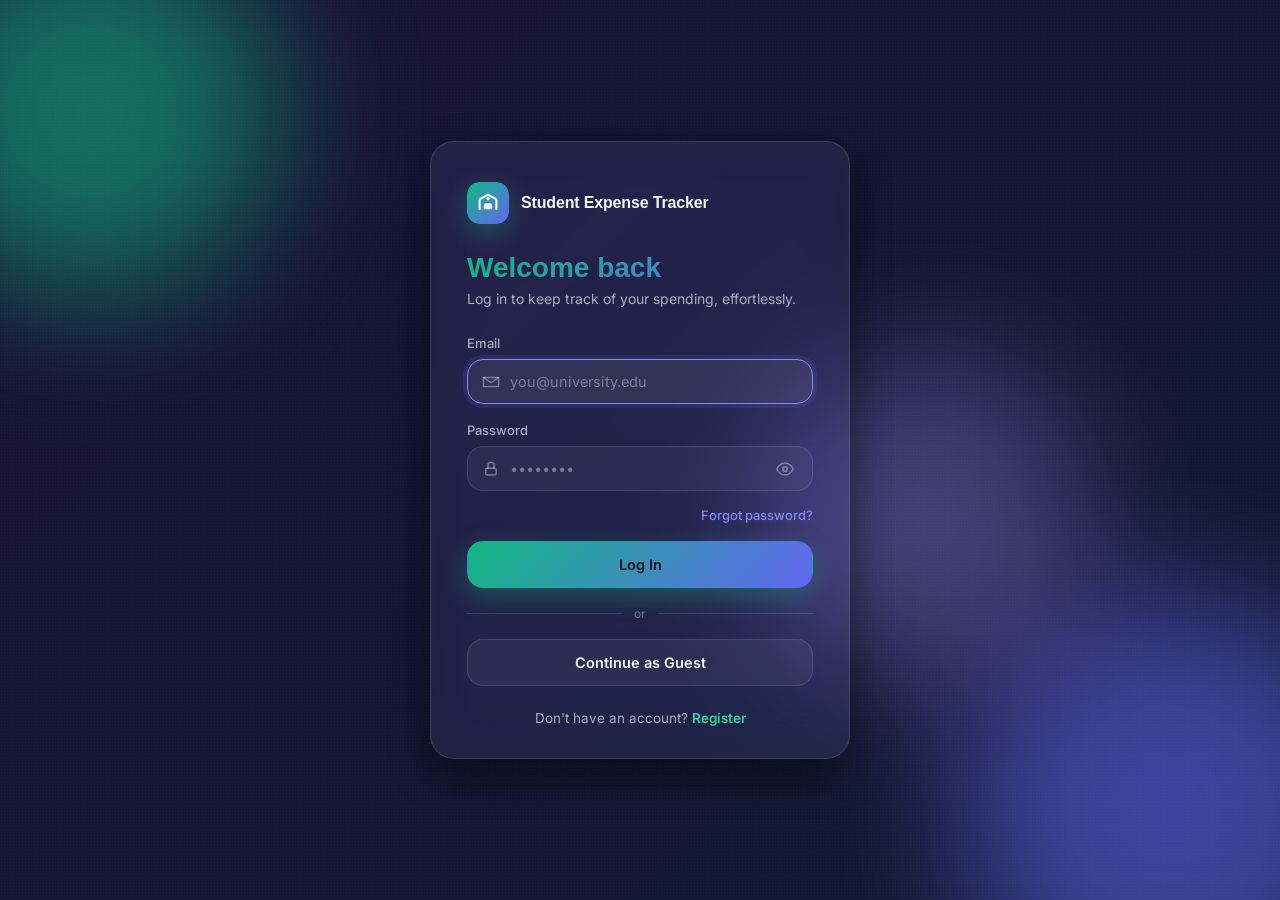
==== commit ce895193: "feat: add AI expense analysis with Promises, interactive savings slider, comma amount input, CSV exp" ====
--- a/analytics.html
+++ b/analytics.html
@@ -5,6 +5,7 @@
   <meta name="viewport" content="width=device-width, initial-scale=1.0">
   <meta name="description" content="SpendSmart Analytics — understand your spending patterns and trends at a glance.">
   <title>Analytics · SpendSmart</title>
+  <link rel="icon" href="data:,">
 
   <link rel="preconnect" href="https://fonts.googleapis.com">
   <link rel="preconnect" href="https://fonts.gstatic.com" crossorigin>
@@ -12,6 +13,10 @@
 
   <link rel="stylesheet" href="css/base.css">
   <link rel="stylesheet" href="css/pages.css">
+  <script src="js/auth.js"></script>
+  <script>Auth.requireAuth();</script>
+  <script src="js/store.js"></script>
+  <script>Store.requireOnboarded();</script>
 </head>
 <body>
 
@@ -59,13 +64,24 @@
           <span class="notif-badge"></span>
         </button>
         <div class="nav-divider"></div>
-        <div class="user-chip">
-          <img src="https://api.dicebear.com/7.x/notionists/svg?seed=Alex" alt="Alex" class="user-avatar">
-          <div class="user-info">
-            <span class="user-name">Alex</span>
-            <span class="user-role">Student</span>
-          </div>
-          <div class="online-dot"></div>
+        <div class="profile-menu-wrap">
+          <button type="button" class="user-chip" id="profileBtn" aria-haspopup="true" aria-expanded="false" aria-controls="profileMenu">
+            <img alt="" class="user-avatar" data-user-avatar>
+            <span class="user-info">
+              <span class="user-name" data-user-name></span>
+              <span class="user-role" data-user-role></span>
+            </span>
+            <span class="online-dot"></span>
+          </button>
+          <div class="profile-menu" id="profileMenu" aria-label="Account menu" hidden>
+            <div class="profile-menu-summary">
+              <span class="profile-menu-name" data-profile-menu-name></span>
+              <span class="profile-menu-email" data-profile-menu-email></span>
+            </div>
+            <a class="profile-menu-action" href="onboarding.html?edit=1">Edit profile &amp; budget</a>
+            <a class="profile-menu-action" href="login.html#signup" data-profile-signup hidden>Sign up to save your data</a>
+            <button type="button" class="profile-menu-action profile-menu-logout" data-profile-logout>Log out</button>
+          </div>
         </div>
       </div>
     </div>
@@ -97,33 +113,33 @@
         <div class="stat-icon stat-icon-red">
           <svg width="16" height="16" viewBox="0 0 24 24" fill="none" stroke="currentColor" stroke-width="2" stroke-linecap="round" stroke-linejoin="round"><path d="M12 5v14M5 12l7-7 7 7"/></svg>
         </div>
-        <div class="stat-value">₹8,640</div>
+        <div class="stat-value" id="statTotalSpent">₹0</div>
         <div class="stat-label">Total Spent</div>
-        <div class="stat-trend trend-down">↑ 12% vs Jul</div>
+        <div class="stat-trend" id="statTotalSpentTrend" style="display:none;"></div>
       </div>
       <div class="stat-card">
         <div class="stat-icon stat-icon-green">
           <svg width="16" height="16" viewBox="0 0 24 24" fill="none" stroke="currentColor" stroke-width="2" stroke-linecap="round" stroke-linejoin="round"><path d="M12 19V5M5 12l7 7 7-7"/></svg>
         </div>
-        <div class="stat-value">₹2,360</div>
+        <div class="stat-value" id="statNetSaved">₹0</div>
         <div class="stat-label">Net Saved</div>
-        <div class="stat-trend trend-up">↑ 28% vs Jul</div>
+        <div class="stat-trend" id="statNetSavedTrend" style="display:none;"></div>
       </div>
       <div class="stat-card">
         <div class="stat-icon stat-icon-indigo">
           <svg width="16" height="16" viewBox="0 0 24 24" fill="none" stroke="currentColor" stroke-width="2" stroke-linecap="round" stroke-linejoin="round"><polyline points="23 6 13.5 15.5 8.5 10.5 1 18"/><polyline points="17 6 23 6 23 12"/></svg>
         </div>
-        <div class="stat-value">₹617</div>
+        <div class="stat-value" id="statDailyAvg">₹0</div>
         <div class="stat-label">Daily Average</div>
-        <div class="stat-trend trend-down">↑ ₹42 vs last wk</div>
+        <div class="stat-trend" id="statDailyAvgTrend" style="display:none;"></div>
       </div>
       <div class="stat-card">
         <div class="stat-icon stat-icon-amber">
           <svg width="16" height="16" viewBox="0 0 24 24" fill="none" stroke="currentColor" stroke-width="2" stroke-linecap="round" stroke-linejoin="round"><path d="M8.5 14.5A2.5 2.5 0 0011 12c0-1.38-.5-2-1-3-1.072-2.143-.224-4.054 2-6 .5 2.5 2 4.9 4 6.5 2 1.6 3 3.5 3 5.5a7 7 0 11-14 0c0-1.153.433-2.294 1-3a2.5 2.5 0 002.5 2.5z"/></svg>
         </div>
-        <div class="stat-value">6</div>
+        <div class="stat-value" id="statNoSpendDays">0</div>
         <div class="stat-label">No-Spend Days</div>
-        <div class="stat-trend trend-up">Personal best 🔥</div>
+        <div class="stat-trend trend-up" id="statNoSpendDaysTrend">in this period</div>
       </div>
     </div>
 
@@ -138,60 +154,19 @@
           <div class="card-head">
             <div>
               <h2 class="card-title">Daily Spending Trend</h2>
-              <p class="card-sub">Last 7 days · ₹2,799 this week</p>
-            </div>
-            <span style="font-family:'Outfit',sans-serif;font-size:20px;font-weight:800;color:var(--text-primary);">₹2,799</span>
+              <p class="card-sub" id="dailyChartSub">Past days</p>
+            </div>
+            <span style="font-family:'Outfit',sans-serif;font-size:20px;font-weight:800;color:var(--text-primary);" id="dailyChartTotal">₹0</span>
           </div>
 
           <div class="chart-area">
-            <div class="chart-bars" aria-label="Daily spending bar chart">
-              <div class="bar-col">
-                <div class="bar-value">₹180</div>
-                <div class="bar-wrap"><div class="bar-fill" style="height:25%"></div></div>
-                <div class="bar-day">Mon</div>
-              </div>
-              <div class="bar-col">
-                <div class="bar-value">₹260</div>
-                <div class="bar-wrap"><div class="bar-fill" style="height:36%"></div></div>
-                <div class="bar-day">Tue</div>
-              </div>
-              <div class="bar-col">
-                <div class="bar-value">₹740</div>
-                <div class="bar-wrap"><div class="bar-fill" style="height:66%;background:var(--gradient-purple)"></div></div>
-                <div class="bar-day">Wed</div>
-              </div>
-              <div class="bar-col">
-                <div class="bar-value">₹0</div>
-                <div class="bar-wrap"><div class="bar-fill" style="height:2%;background:rgba(255,255,255,0.1)"></div></div>
-                <div class="bar-day">Thu</div>
-              </div>
-              <div class="bar-col">
-                <div class="bar-value">₹120</div>
-                <div class="bar-wrap"><div class="bar-fill" style="height:17%"></div></div>
-                <div class="bar-day">Fri</div>
-              </div>
-              <div class="bar-col bar-col-peak">
-                <div class="bar-value">₹1,120</div>
-                <div class="bar-wrap"><div class="bar-fill bar-fill-peak" style="height:100%"></div></div>
-                <div class="bar-day">Sat</div>
-              </div>
-              <div class="bar-col bar-col-today">
-                <div class="bar-value">₹379</div>
-                <div class="bar-wrap"><div class="bar-fill" style="height:34%"></div></div>
-                <div class="bar-day">Today</div>
-              </div>
-            </div>
-            <div class="chart-guidelines">
-              <div class="guide-line"><span>₹1,200</span></div>
-              <div class="guide-line"><span>₹800</span></div>
-              <div class="guide-line"><span>₹400</span></div>
-              <div class="guide-line"><span>₹0</span></div>
-            </div>
-          </div>
-
-          <div style="margin-top:12px;padding:10px 12px;background:rgba(255,255,255,0.03);border-radius:10px;display:flex;align-items:center;gap:8px;">
-            <svg width="12" height="12" viewBox="0 0 24 24" fill="none" stroke="var(--indigo-light)" stroke-width="2.5" stroke-linecap="round"><circle cx="12" cy="12" r="10"/><line x1="12" y1="8" x2="12" y2="12"/><line x1="12" y1="16" x2="12.01" y2="16"/></svg>
-            <span style="font-size:12px;color:var(--text-secondary);">Saturday was your highest spend day — ₹1,120 on groceries &amp; takeout</span>
+            <div class="chart-bars" id="dailyChartBars" aria-label="Daily spending bar chart">
+            </div>
+            <div class="chart-guidelines" id="dailyChartGuidelines">
+            </div>
+          </div>
+
+          <div id="dailyChartInsight" style="margin-top:12px;padding:10px 12px;background:rgba(255,255,255,0.03);border-radius:10px;display:flex;align-items:center;gap:8px;">
           </div>
         </section>
 
@@ -203,42 +178,7 @@
               <p class="card-sub">Spending vs previous months</p>
             </div>
           </div>
-          <div class="compare-bars">
-            <div class="compare-row">
-              <div class="compare-row-top">
-                <span class="compare-month">August 2026 <span class="chip chip-red" style="font-size:10px;padding:1px 6px;margin-left:4px;">Current</span></span>
-                <span class="compare-amt">₹8,640</span>
-              </div>
-              <div class="compare-track"><div class="compare-fill" style="width:86%"></div></div>
-            </div>
-            <div class="compare-row">
-              <div class="compare-row-top">
-                <span class="compare-month">July 2026</span>
-                <span class="compare-amt">₹7,710</span>
-              </div>
-              <div class="compare-track"><div class="compare-fill compare-fill-prev" style="width:77%"></div></div>
-            </div>
-            <div class="compare-row">
-              <div class="compare-row-top">
-                <span class="compare-month">June 2026</span>
-                <span class="compare-amt">₹9,200</span>
-              </div>
-              <div class="compare-track"><div class="compare-fill compare-fill-prev" style="width:92%"></div></div>
-            </div>
-            <div class="compare-row">
-              <div class="compare-row-top">
-                <span class="compare-month">May 2026</span>
-                <span class="compare-amt">₹6,480</span>
-              </div>
-              <div class="compare-track"><div class="compare-fill compare-fill-prev" style="width:65%"></div></div>
-            </div>
-            <div class="compare-row">
-              <div class="compare-row-top">
-                <span class="compare-month">April 2026</span>
-                <span class="compare-amt">₹8,050</span>
-              </div>
-              <div class="compare-track"><div class="compare-fill compare-fill-prev" style="width:80%"></div></div>
-            </div>
+          <div class="compare-bars" id="monthCompareBars">
           </div>
           <div style="margin-top:14px;display:flex;align-items:center;gap:12px;">
             <div style="display:flex;align-items:center;gap:6px;">
@@ -257,7 +197,7 @@
           <div class="card-head">
             <div>
               <h2 class="card-title">Spending Heatmap</h2>
-              <p class="card-sub">August 2026 — daily intensity</p>
+              <p class="card-sub" id="heatmapSub">Current Month — daily intensity</p>
             </div>
           </div>
           <!-- Day labels -->
@@ -270,39 +210,7 @@
             <div class="heatmap-day-label">Fri</div>
             <div class="heatmap-day-label">Sat</div>
           </div>
-          <!-- Week 1 -->
-          <div class="heatmap-grid">
-            <div class="heatmap-cell h0" title="0 spend"></div>
-            <div class="heatmap-cell h0" title="0 spend"></div>
-            <div class="heatmap-cell h0" title="0 spend"></div>
-            <div class="heatmap-cell h0" title="0 spend"></div>
-            <div class="heatmap-cell h0" title="0 spend"></div>
-            <div class="heatmap-cell h1" title="₹85">1</div>
-            <div class="heatmap-cell h3" title="₹1,120">22</div>
-            <!-- Week 2 -->
-            <div class="heatmap-cell h1" title="₹299">6</div>
-            <div class="heatmap-cell h1" title="₹180">7</div>
-            <div class="heatmap-cell h2" title="₹499">8</div>
-            <div class="heatmap-cell h3" title="₹740">9</div>
-            <div class="heatmap-cell h0" title="₹0">10</div>
-            <div class="heatmap-cell h1" title="₹120">11</div>
-            <div class="heatmap-cell h4" title="₹1,500">12</div>
-            <!-- Week 3 -->
-            <div class="heatmap-cell h1" title="₹350">13</div>
-            <div class="heatmap-cell h2" title="₹619">14</div>
-            <div class="heatmap-cell h1" title="₹85">15</div>
-            <div class="heatmap-cell h0" title="₹0">16</div>
-            <div class="heatmap-cell h1" title="₹260">17</div>
-            <div class="heatmap-cell h1" title="₹299">18</div>
-            <div class="heatmap-cell h2" title="₹380">19</div>
-            <!-- Week 4 -->
-            <div class="heatmap-cell h1" title="₹5,000+income">20</div>
-            <div class="heatmap-cell h0" title="₹0">21</div>
-            <div class="heatmap-cell h3" title="₹1,380">22</div>
-            <div class="heatmap-cell h2" title="₹619">23</div>
-            <div class="heatmap-cell h0" title="future"></div>
-            <div class="heatmap-cell h0" title="future"></div>
-            <div class="heatmap-cell h0" title="future"></div>
+          <div class="heatmap-grid" id="heatmapGrid">
           </div>
           <div style="display:flex;align-items:center;gap:6px;margin-top:10px;justify-content:flex-end;">
             <span style="font-size:10px;color:var(--text-muted);">Less</span>
@@ -324,76 +232,25 @@
           <div class="card-head">
             <div>
               <h2 class="card-title">Category Breakdown</h2>
-              <p class="card-sub">August 2026 · ₹8,640 total</p>
+              <p class="card-sub" id="donutCardSub">This Month</p>
             </div>
           </div>
 
           <!-- SVG Donut chart -->
           <div class="donut-wrap">
             <div class="donut-svg-wrap">
-              <svg class="donut-svg" width="160" height="160" viewBox="0 0 160 160">
-                <!-- Track -->
+              <svg class="donut-svg" id="donutSvg" width="160" height="160" viewBox="0 0 160 160">
                 <circle class="donut-track" cx="80" cy="80" r="60" stroke-width="20"/>
-                <!-- Food: 36% → 135.72deg out of 376.99 = 135.72 -->
-                <circle cx="80" cy="80" r="60" fill="none" stroke="#F87171" stroke-width="20"
-                  stroke-dasharray="135.72 241.27" stroke-dashoffset="0"/>
-                <!-- Education: 26% → 97.96 -->
-                <circle cx="80" cy="80" r="60" fill="none" stroke="#818CF8" stroke-width="20"
-                  stroke-dasharray="97.96 279.03" stroke-dashoffset="-135.72"/>
-                <!-- Entertainment: 18% → 67.86 -->
-                <circle cx="80" cy="80" r="60" fill="none" stroke="#FCD34D" stroke-width="20"
-                  stroke-dasharray="67.86 309.13" stroke-dashoffset="-233.68"/>
-                <!-- Transport: 12% → 45.24 -->
-                <circle cx="80" cy="80" r="60" fill="none" stroke="#38BDF8" stroke-width="20"
-                  stroke-dasharray="45.24 331.75" stroke-dashoffset="-301.54"/>
-                <!-- Other: 8% → 30.16 -->
-                <circle cx="80" cy="80" r="60" fill="none" stroke="#A78BFA" stroke-width="20"
-                  stroke-dasharray="30.16 346.83" stroke-dashoffset="-346.78"/>
               </svg>
               <div class="donut-center-label">
-                <span class="donut-total">₹8,640</span>
-                <span class="donut-total-sub">spent</span>
+                <span class="donut-total" id="analyticsDonutTotal">₹0</span>
+                <span class="donut-total-sub" id="analyticsDonutSub">spent</span>
               </div>
             </div>
           </div>
 
           <!-- Legend -->
-          <div class="legend-list">
-            <div class="legend-row">
-              <span class="legend-dot" style="background:#F87171"></span>
-              <span class="legend-name">Food &amp; Drinks</span>
-              <div class="legend-bar-wrap"><div class="legend-bar-fill" style="width:36%;background:#F87171"></div></div>
-              <span class="legend-pct">36%</span>
-              <span class="legend-amt">₹3,120</span>
-            </div>
-            <div class="legend-row">
-              <span class="legend-dot" style="background:#818CF8"></span>
-              <span class="legend-name">Education</span>
-              <div class="legend-bar-wrap"><div class="legend-bar-fill" style="width:26%;background:#818CF8"></div></div>
-              <span class="legend-pct">26%</span>
-              <span class="legend-amt">₹2,240</span>
-            </div>
-            <div class="legend-row">
-              <span class="legend-dot" style="background:#FCD34D"></span>
-              <span class="legend-name">Entertainment</span>
-              <div class="legend-bar-wrap"><div class="legend-bar-fill" style="width:18%;background:#FCD34D"></div></div>
-              <span class="legend-pct">18%</span>
-              <span class="legend-amt">₹1,540</span>
-            </div>
-            <div class="legend-row">
-              <span class="legend-dot" style="background:#38BDF8"></span>
-              <span class="legend-name">Transport</span>
-              <div class="legend-bar-wrap"><div class="legend-bar-fill" style="width:12%;background:#38BDF8"></div></div>
-              <span class="legend-pct">12%</span>
-              <span class="legend-amt">₹1,020</span>
-            </div>
-            <div class="legend-row">
-              <span class="legend-dot" style="background:#A78BFA"></span>
-              <span class="legend-name">Other</span>
-              <div class="legend-bar-wrap"><div class="legend-bar-fill" style="width:8%;background:#A78BFA"></div></div>
-              <span class="legend-pct">8%</span>
-              <span class="legend-amt">₹720</span>
-            </div>
+          <div class="legend-list" id="analyticsLegendList">
           </div>
         </section>
 
@@ -406,35 +263,7 @@
             </div>
             <span class="chip chip-green">✦ AI</span>
           </div>
-          <div class="insight-list">
-            <div class="insight-item">
-              <div class="insight-icon" style="background:rgba(248,113,113,0.15);">⚠️</div>
-              <div class="insight-body">
-                <div class="insight-title">Food spending is 78% of budget</div>
-                <div class="insight-desc">You've spent ₹3,120 on food. At this rate you'll overshoot by ₹480. Try 2 home-cooked meals this week.</div>
-              </div>
-            </div>
-            <div class="insight-item">
-              <div class="insight-icon" style="background:rgba(16,185,129,0.15);">🎉</div>
-              <div class="insight-body">
-                <div class="insight-title">28% more saved than last month</div>
-                <div class="insight-desc">You saved ₹2,360 this month vs ₹1,843 in July. Keep the momentum going!</div>
-              </div>
-            </div>
-            <div class="insight-item">
-              <div class="insight-icon" style="background:rgba(99,102,241,0.15);">📊</div>
-              <div class="insight-body">
-                <div class="insight-title">Subscriptions cost ₹618/month</div>
-                <div class="insight-desc">Netflix + Spotify + Jio = ₹618. Review unused subscriptions to free up budget.</div>
-              </div>
-            </div>
-            <div class="insight-item">
-              <div class="insight-icon" style="background:rgba(245,158,11,0.15);">💡</div>
-              <div class="insight-body">
-                <div class="insight-title">Saturday is your biggest spend day</div>
-                <div class="insight-desc">Saturdays average ₹940 across all months. Plan your weekend budget in advance.</div>
-              </div>
-            </div>
+          <div class="insight-list" id="analyticsInsightList">
           </div>
         </section>
 
@@ -443,35 +272,35 @@
           <div class="card-head">
             <div>
               <h2 class="card-title">Income vs Expense</h2>
-              <p class="card-sub">August 2026</p>
+              <p class="card-sub" id="incExpCardSub">This Month</p>
             </div>
           </div>
           <div style="display:flex;flex-direction:column;gap:14px;">
             <div>
               <div style="display:flex;justify-content:space-between;margin-bottom:6px;">
                 <span style="font-size:13px;color:var(--emerald-light);font-weight:600;">Income</span>
-                <span style="font-size:14px;font-weight:800;color:var(--emerald-light);">₹11,000</span>
+                <span style="font-size:14px;font-weight:800;color:var(--emerald-light);" id="incVal">₹0</span>
               </div>
               <div class="budget-track" style="height:8px;">
-                <div class="budget-fill" style="width:100%;background:linear-gradient(90deg,var(--emerald),var(--emerald-light))"></div>
+                <div class="budget-fill" id="incBar" style="width:100%;background:linear-gradient(90deg,var(--emerald),var(--emerald-light))"></div>
               </div>
             </div>
             <div>
               <div style="display:flex;justify-content:space-between;margin-bottom:6px;">
                 <span style="font-size:13px;color:var(--red);font-weight:600;">Expenses</span>
-                <span style="font-size:14px;font-weight:800;color:var(--red);">₹8,640</span>
+                <span style="font-size:14px;font-weight:800;color:var(--red);" id="expVal">₹0</span>
               </div>
               <div class="budget-track" style="height:8px;">
-                <div class="budget-fill" style="width:78.5%;background:linear-gradient(90deg,#F87171,#EF4444)"></div>
+                <div class="budget-fill" id="expBar" style="width:0%;background:linear-gradient(90deg,#F87171,#EF4444)"></div>
               </div>
             </div>
             <div style="height:1px;background:rgba(255,255,255,0.07)"></div>
             <div style="display:flex;justify-content:space-between;align-items:center;">
               <span style="font-size:13px;color:var(--text-secondary);">Net Savings</span>
-              <span style="font-family:'Outfit',sans-serif;font-size:18px;font-weight:800;background:var(--gradient-primary);-webkit-background-clip:text;-webkit-text-fill-color:transparent;background-clip:text;">₹2,360</span>
-            </div>
-            <div style="font-size:12px;color:var(--text-muted);text-align:center;padding:8px;background:rgba(255,255,255,0.03);border-radius:10px;">
-              💰 You saved <strong style="color:var(--emerald-light);">21.5%</strong> of your total income this month
+              <span style="font-family:'Outfit',sans-serif;font-size:18px;font-weight:800;background:var(--gradient-primary);-webkit-background-clip:text;-webkit-text-fill-color:transparent;background-clip:text;" id="netSavingsVal">₹0</span>
+            </div>
+            <div id="netSavingsFooter" style="font-size:12px;color:var(--text-muted);text-align:center;padding:8px;background:rgba(255,255,255,0.03);border-radius:10px;">
+              💰 You saved 0% of your total income this period
             </div>
           </div>
         </section>
@@ -491,7 +320,7 @@
       <svg width="20" height="20" viewBox="0 0 24 24" fill="none" stroke="currentColor" stroke-width="2" stroke-linecap="round" stroke-linejoin="round"><line x1="12" y1="1" x2="12" y2="23"/><path d="M17 5H9.5a3.5 3.5 0 000 7h5a3.5 3.5 0 010 7H6"/></svg>
       <span>Expenses</span>
     </a>
-    <a href="expenses.html" class="bn-item bn-add" aria-label="Add expense">
+    <a href="expenses.html#add" class="bn-item bn-add" aria-label="Add expense">
       <svg width="22" height="22" viewBox="0 0 24 24" fill="none" stroke="currentColor" stroke-width="2.5" stroke-linecap="round"><line x1="12" y1="5" x2="12" y2="19"/><line x1="5" y1="12" x2="19" y2="12"/></svg>
     </a>
     <a href="analytics.html" class="bn-item active">
@@ -514,5 +343,8 @@
     });
   </script>
 
+  <script src="js/ui.js"></script>
+  <script src="js/insights.js"></script>
+  <script src="js/analytics.js"></script>
 </body>
 </html>
--- a/css/base.css
+++ b/css/base.css
@@ -141,3 +141,342 @@
 .delay-4 { animation-delay: 0.32s; }
 .delay-5 { animation-delay: 0.4s; }
 .delay-6 { animation-delay: 0.48s; }
+
+/* ---- Accessible account menu ---- */
+.profile-menu-wrap {
+  position: relative;
+}
+
+.user-chip:focus-visible {
+  outline: 2px solid var(--emerald-light);
+  outline-offset: 3px;
+}
+
+.profile-menu {
+  position: absolute;
+  z-index: 100;
+  top: calc(100% + 12px);
+  right: 0;
+  display: flex;
+  flex-direction: column;
+  gap: 7px;
+  width: min(280px, calc(100vw - 32px));
+  padding: 12px;
+  border: 1px solid var(--glass-border);
+  border-radius: var(--radius-md);
+  background: rgba(14, 18, 35, 0.94);
+  backdrop-filter: blur(var(--glass-blur)) saturate(140%);
+  -webkit-backdrop-filter: blur(var(--glass-blur)) saturate(140%);
+  box-shadow: var(--shadow-soft);
+}
+
+.profile-menu[hidden] {
+  display: none;
+}
+
+.profile-menu-summary {
+  display: flex;
+  flex-direction: column;
+  gap: 4px;
+  padding: 7px 9px 11px;
+  border-bottom: 1px solid var(--glass-border);
+}
+
+.profile-menu-name {
+  color: var(--text-primary);
+  font-size: 13px;
+  font-weight: 600;
+  overflow-wrap: anywhere;
+}
+
+.profile-menu-email {
+  color: var(--text-muted);
+  font-size: 11px;
+  overflow-wrap: anywhere;
+}
+
+.profile-menu-action {
+  display: block;
+  width: 100%;
+  padding: 9px;
+  border-radius: 9px;
+  color: var(--text-secondary);
+  font-size: 12px;
+  line-height: 1.4;
+  text-align: left;
+  transition: color var(--transition-fast), background var(--transition-fast);
+}
+
+.profile-menu-action[hidden] {
+  display: none;
+}
+
+.profile-menu-action:hover,
+.profile-menu-action:focus-visible {
+  color: var(--text-primary);
+  background: var(--glass-bg-strong);
+  outline: none;
+}
+
+.profile-menu-logout {
+  color: var(--red);
+}
+
+@media (prefers-reduced-motion: reduce) {
+  .profile-menu-action {
+    transition: none;
+  }
+}
+
+
+/* ==========================================================================
+   Shared UI components added for full-functionality build
+   ========================================================================== */
+
+/* ── Toast container & notifications ─────────────────────────────────────── */
+#ss-toast-container {
+  position: fixed;
+  bottom: 90px;
+  left: 50%;
+  transform: translateX(-50%);
+  z-index: 9999;
+  display: flex;
+  flex-direction: column;
+  gap: 8px;
+  pointer-events: none;
+  width: min(420px, calc(100vw - 32px));
+}
+
+.ss-toast {
+  display: flex;
+  align-items: center;
+  gap: 10px;
+  padding: 12px 16px;
+  border-radius: 14px;
+  background: rgba(14, 18, 35, 0.97);
+  border: 1px solid rgba(255, 255, 255, 0.12);
+  backdrop-filter: blur(20px) saturate(150%);
+  -webkit-backdrop-filter: blur(20px) saturate(150%);
+  box-shadow: 0 8px 32px rgba(0, 0, 0, 0.45);
+  pointer-events: all;
+  font-size: 13px;
+  color: var(--text-primary);
+  opacity: 0;
+  transform: translateY(12px);
+  transition: opacity 0.3s ease, transform 0.3s ease;
+}
+
+.ss-toast-in  { opacity: 1; transform: translateY(0); }
+.ss-toast-out { opacity: 0; transform: translateY(12px); }
+
+.ss-toast-success { border-color: rgba(16, 185, 129, 0.35); }
+.ss-toast-error   { border-color: rgba(248, 113, 113, 0.35); }
+.ss-toast-warn    { border-color: rgba(251, 191, 36,  0.35); }
+.ss-toast-info    { border-color: rgba(99, 102, 241,  0.25); }
+
+.ss-toast-msg { flex: 1; line-height: 1.4; }
+
+.ss-toast-undo {
+  flex-shrink: 0;
+  font-size: 11.5px;
+  font-weight: 700;
+  color: var(--indigo-light);
+  background: rgba(99, 102, 241, 0.15);
+  border: 1px solid rgba(99, 102, 241, 0.25);
+  padding: 4px 10px;
+  border-radius: 8px;
+  cursor: pointer;
+  transition: background 0.15s;
+  font-family: inherit;
+}
+.ss-toast-undo:hover { background: rgba(99, 102, 241, 0.28); }
+
+.ss-toast-close {
+  flex-shrink: 0;
+  font-size: 18px;
+  line-height: 1;
+  color: var(--text-muted);
+  cursor: pointer;
+  padding: 0 2px;
+  background: none;
+  border: none;
+  font-family: inherit;
+  transition: color 0.15s;
+}
+.ss-toast-close:hover { color: var(--text-primary); }
+
+/* ── Modal overlay & box ─────────────────────────────────────────────────── */
+.ss-modal-overlay {
+  position: fixed;
+  inset: 0;
+  z-index: 10000;
+  background: rgba(0, 0, 0, 0.68);
+  backdrop-filter: blur(6px);
+  -webkit-backdrop-filter: blur(6px);
+  display: flex;
+  align-items: center;
+  justify-content: center;
+  padding: 20px;
+  opacity: 0;
+  transition: opacity 0.25s ease;
+}
+.ss-modal-in  { opacity: 1; }
+.ss-modal-out { opacity: 0; pointer-events: none; }
+
+.ss-modal-box {
+  background: rgba(12, 16, 32, 0.98);
+  border: 1px solid rgba(255, 255, 255, 0.13);
+  border-radius: 20px;
+  padding: 24px;
+  width: min(440px, calc(100vw - 40px));
+  box-shadow: 0 20px 64px rgba(0, 0, 0, 0.65);
+  transform: scale(0.95);
+  transition: transform 0.25s ease;
+}
+.ss-modal-in .ss-modal-box { transform: scale(1); }
+
+.ss-modal-title {
+  font-family: 'Outfit', sans-serif;
+  font-size: 18px;
+  font-weight: 700;
+  color: var(--text-primary);
+  margin-bottom: 16px;
+}
+.ss-modal-body  { margin-bottom: 20px; }
+.ss-modal-text  { font-size: 14px; color: var(--text-secondary); line-height: 1.55; }
+.ss-modal-actions {
+  display: flex;
+  gap: 10px;
+  justify-content: flex-end;
+  flex-wrap: wrap;
+}
+
+/* ── Generic buttons (shared across all pages) ───────────────────────────── */
+.btn {
+  display: inline-flex;
+  align-items: center;
+  justify-content: center;
+  gap: 6px;
+  padding: 10px 20px;
+  border-radius: 12px;
+  font-size: 13px;
+  font-weight: 600;
+  font-family: inherit;
+  cursor: pointer;
+  border: 1px solid transparent;
+  transition: all 0.18s ease;
+  white-space: nowrap;
+  text-decoration: none;
+}
+
+.btn-primary {
+  background: var(--gradient-primary);
+  color: #fff;
+  box-shadow: 0 4px 14px rgba(99, 102, 241, 0.3);
+}
+.btn-primary:hover {
+  filter: brightness(1.06);
+  box-shadow: 0 6px 20px rgba(99, 102, 241, 0.42);
+}
+
+.btn-ghost {
+  background: rgba(255, 255, 255, 0.06);
+  color: var(--text-secondary);
+  border-color: rgba(255, 255, 255, 0.1);
+}
+.btn-ghost:hover { background: rgba(255, 255, 255, 0.11); color: var(--text-primary); }
+
+.btn-danger {
+  background: rgba(239, 68, 68, 0.14);
+  color: var(--red);
+  border-color: rgba(239, 68, 68, 0.28);
+}
+.btn-danger:hover { background: rgba(239, 68, 68, 0.24); }
+
+.btn-sm {
+  padding: 7px 14px;
+  font-size: 12px;
+  border-radius: 10px;
+}
+
+.btn[disabled], .btn:disabled {
+  opacity: 0.5;
+  cursor: not-allowed;
+  pointer-events: none;
+}
+
+/* ── Empty state block ───────────────────────────────────────────────────── */
+.ss-empty-state {
+  display: flex;
+  flex-direction: column;
+  align-items: center;
+  justify-content: center;
+  gap: 10px;
+  padding: 48px 24px;
+  text-align: center;
+}
+.ss-empty-icon  { font-size: 42px; line-height: 1; }
+.ss-empty-title {
+  font-family: 'Outfit', sans-serif;
+  font-size: 16px;
+  font-weight: 700;
+  color: var(--text-primary);
+}
+.ss-empty-desc {
+  font-size: 13px;
+  color: var(--text-muted);
+  max-width: 300px;
+  line-height: 1.55;
+}
+.ss-empty-action { margin-top: 8px; }
+
+/* ── Inline field error ──────────────────────────────────────────────────── */
+.field-error,
+.input-error {
+  font-size: 12px;
+  color: var(--red);
+  margin-top: 4px;
+  line-height: 1.4;
+}
+
+/* ── Shared input components (onboarding + modals) ───────────────────────── */
+.input-group { display: flex; flex-direction: column; gap: 5px; }
+.input-label { font-size: 13px; font-weight: 600; color: var(--text-secondary); }
+.input-hint  { font-size: 11.5px; color: var(--text-muted); }
+
+.input-field {
+  width: 100%;
+  padding: 11px 14px;
+  background: rgba(255, 255, 255, 0.06);
+  border: 1px solid rgba(255, 255, 255, 0.12);
+  border-radius: 12px;
+  color: var(--text-primary);
+  font-size: 14px;
+  font-family: inherit;
+  outline: none;
+  transition: border-color 0.18s ease, background 0.18s ease;
+  -webkit-appearance: none;
+}
+.input-field::placeholder { color: var(--text-muted); }
+.input-field:focus { border-color: var(--indigo-light); background: rgba(255,255,255,0.09); }
+.input-field[aria-invalid="true"] { border-color: var(--red) !important; }
+
+/* ── Notification badge (empty by default; JS fills it) ──────────────────── */
+.notif-badge {
+  position: absolute;
+  top: -4px;
+  right: -4px;
+  min-width: 16px;
+  height: 16px;
+  padding: 0 4px;
+  border-radius: 10px;
+  background: var(--red);
+  color: #fff;
+  font-size: 10px;
+  font-weight: 700;
+  display: flex;
+  align-items: center;
+  justify-content: center;
+  line-height: 1;
+}
+.notif-badge:empty { display: none; }
--- a/css/pages.css
+++ b/css/pages.css
@@ -219,11 +219,25 @@
   align-items: center;
   gap: 6px;
 }
-.page-eyebrow span {
+.page-eyebrow span:first-child,
+.page-eyebrow .eyebrow-dot {
   display: inline-block;
-  width: 5px; height: 5px;
+  width: 6px; height: 6px;
   border-radius: 50%;
   background: var(--emerald);
+  flex-shrink: 0;
+}
+#eyebrowMonthText {
+  display: inline;
+  width: auto;
+  height: auto;
+  border-radius: 0;
+  background: transparent;
+  color: var(--emerald);
+  font-size: 11px;
+  font-weight: 600;
+  letter-spacing: 1.2px;
+  text-transform: uppercase;
 }
 .page-title {
   font-family: 'Outfit', sans-serif;
@@ -237,8 +251,9 @@
   display: flex;
   align-items: flex-start;
   justify-content: space-between;
-  gap: 12px;
+  gap: 10px;
   flex-wrap: wrap;
+  row-gap: 8px;
 }
 .page-sub {
   font-size: 13px;
@@ -268,6 +283,9 @@
   font-size: 15px;
   font-weight: 700;
   color: var(--text-primary);
+  max-width: 100%;
+  overflow-wrap: anywhere;
+  text-align: left;
 }
 .card-sub {
   font-size: 12px;
@@ -396,7 +414,7 @@
   padding: 16px;
   display: flex;
   flex-direction: column;
-  gap: 6px;
+  gap: 4px;
   position: relative;
   overflow: hidden;
   transition: background var(--transition-fast);
@@ -1276,3 +1294,331 @@
   .topnav-inner { padding: 0 40px; }
   .page { padding: 32px 40px 56px; }
 }
+
+
+/* ── Segmented Control (Expense / Income toggle) ─────────────────────────── */
+.segmented-control {
+  display: flex;
+  background: rgba(255, 255, 255, 0.05);
+  border: 1px solid var(--glass-border);
+  border-radius: var(--radius-sm);
+  padding: 3px;
+  gap: 4px;
+  margin-bottom: 12px;
+}
+.segment-btn {
+  flex: 1;
+  padding: 8px 12px;
+  font-size: 13px;
+  font-weight: 600;
+  border-radius: 9px;
+  color: var(--text-secondary);
+  text-align: center;
+  transition: all var(--transition-fast);
+  cursor: pointer;
+}
+.segment-btn:hover {
+  color: var(--text-primary);
+}
+.segment-btn.active {
+  background: var(--gradient-primary);
+  color: #fff;
+  box-shadow: var(--shadow-glow-emerald);
+}
+
+/* ── Month Switcher & Search Bar ─────────────────────────────────────────── */
+.month-switcher {
+  display: inline-flex;
+  align-items: center;
+  gap: 10px;
+  background: var(--glass-bg);
+  border: 1px solid var(--glass-border);
+  border-radius: 30px;
+  padding: 4px 10px;
+  font-size: 13px;
+  font-weight: 600;
+}
+.month-nav-btn {
+  color: var(--text-secondary);
+  font-size: 16px;
+  line-height: 1;
+  padding: 2px 6px;
+  border-radius: 50%;
+  transition: color var(--transition-fast);
+}
+.month-nav-btn:hover { color: var(--text-primary); }
+
+.search-input-wrap {
+  position: relative;
+  display: flex;
+  align-items: center;
+  min-width: 180px;
+}
+.search-input-wrap svg {
+  position: absolute;
+  left: 10px;
+  color: var(--text-muted);
+  pointer-events: none;
+}
+.search-input {
+  width: 100%;
+  padding: 7px 12px 7px 32px;
+  border-radius: 20px;
+  background: var(--glass-bg);
+  border: 1px solid var(--glass-border);
+  color: var(--text-primary);
+  font-size: 12.5px;
+  outline: none;
+  transition: border-color var(--transition-fast);
+}
+.search-input:focus { border-color: var(--indigo-light); }
+
+/* ── Transaction Row Hover Actions (Edit & Delete) ───────────────────────── */
+.txn-row {
+  position: relative;
+}
+.txn-row-actions {
+  display: flex;
+  align-items: center;
+  gap: 4px;
+  opacity: 0;
+  transition: opacity var(--transition-fast);
+  margin-left: 6px;
+}
+.txn-row:hover .txn-row-actions {
+  opacity: 1;
+}
+.txn-action-btn {
+  width: 28px;
+  height: 28px;
+  border-radius: 7px;
+  display: flex;
+  align-items: center;
+  justify-content: center;
+  background: rgba(255, 255, 255, 0.08);
+  border: 1px solid var(--glass-border);
+  color: var(--text-secondary);
+  cursor: pointer;
+  transition: all var(--transition-fast);
+}
+.txn-action-btn:hover {
+  background: rgba(255, 255, 255, 0.16);
+  color: var(--text-primary);
+}
+.txn-action-delete:hover {
+  background: rgba(239, 68, 68, 0.2);
+  color: var(--red);
+  border-color: rgba(239, 68, 68, 0.35);
+}
+
+@media (hover: none) {
+  /* On touch devices, action buttons are always visible */
+  .txn-row-actions { opacity: 1; }
+}
+
+
+/* ── Page title controls (month switcher + search) ─────────────────────────── */
+.page-title-controls {
+  display: flex;
+  align-items: center;
+  gap: 8px;
+  flex-wrap: wrap;
+  padding-top: 4px;
+}
+
+/* ── AI Analyse button on transaction row ────────────────────────────────── */
+.txn-action-ai {
+  background: rgba(99, 102, 241, 0.15);
+  border-color: rgba(99, 102, 241, 0.3);
+  color: var(--indigo-light);
+}
+.txn-action-ai:hover {
+  background: rgba(99, 102, 241, 0.28);
+  color: #a5b4fc;
+  border-color: rgba(99, 102, 241, 0.5);
+}
+
+/* ── AI Analysis sidebar panel ───────────────────────────────────────────── */
+.ai-panel {
+  background: var(--glass-bg);
+  border: 1px solid rgba(99, 102, 241, 0.25);
+  border-radius: var(--radius-xl);
+  padding: 20px;
+  display: flex;
+  flex-direction: column;
+  gap: 14px;
+}
+.ai-panel-header {
+  display: flex;
+  align-items: center;
+  gap: 10px;
+}
+.ai-panel-icon {
+  width: 38px; height: 38px;
+  border-radius: 12px;
+  background: rgba(99, 102, 241, 0.15);
+  display: flex;
+  align-items: center;
+  justify-content: center;
+  font-size: 18px;
+  flex-shrink: 0;
+}
+.ai-panel-title {
+  font-family: 'Outfit', sans-serif;
+  font-size: 15px;
+  font-weight: 700;
+  color: var(--text-primary);
+}
+.ai-panel-sub {
+  font-size: 12px;
+  color: var(--text-muted);
+  margin-top: 2px;
+}
+.ai-panel-desc {
+  font-size: 13px;
+  color: var(--text-secondary);
+  line-height: 1.55;
+}
+.btn-ai-analyse {
+  width: 100%;
+  padding: 11px 16px;
+  border-radius: 12px;
+  background: linear-gradient(135deg, #6366F1, #818CF8);
+  color: #fff;
+  font-size: 13px;
+  font-weight: 700;
+  letter-spacing: 0.2px;
+  transition: opacity var(--transition-fast), transform var(--transition-fast);
+  box-shadow: 0 4px 18px rgba(99, 102, 241, 0.35);
+  display: flex;
+  align-items: center;
+  justify-content: center;
+  gap: 8px;
+  cursor: pointer;
+  border: none;
+}
+.btn-ai-analyse:hover { opacity: 0.9; transform: translateY(-1px); }
+.btn-ai-analyse:disabled { opacity: 0.5; cursor: not-allowed; transform: none; }
+
+/* ── AI loading spinner ──────────────────────────────────────────────────── */
+.ai-loading {
+  display: none;
+  flex-direction: column;
+  align-items: center;
+  gap: 10px;
+  padding: 10px 0;
+}
+.ai-loading.active { display: flex; }
+.ai-spinner {
+  width: 28px; height: 28px;
+  border: 3px solid rgba(99, 102, 241, 0.2);
+  border-top-color: var(--indigo-light);
+  border-radius: 50%;
+  animation: spin 0.8s linear infinite;
+}
+@keyframes spin { to { transform: rotate(360deg); } }
+.ai-loading-text {
+  font-size: 12px;
+  color: var(--text-muted);
+  text-align: center;
+}
+
+.ai-result {
+  display: none;
+  flex-direction: column;
+  gap: 10px;
+  max-height: 280px;
+  overflow-y: auto;
+  padding-right: 4px;
+}
+.ai-result::-webkit-scrollbar {
+  width: 5px;
+}
+.ai-result::-webkit-scrollbar-track {
+  background: rgba(255, 255, 255, 0.04);
+  border-radius: 10px;
+}
+.ai-result::-webkit-scrollbar-thumb {
+  background: rgba(99, 102, 241, 0.4);
+  border-radius: 10px;
+}
+.ai-result::-webkit-scrollbar-thumb:hover {
+  background: rgba(99, 102, 241, 0.7);
+}
+.ai-result-actions {
+  display: flex;
+  justify-content: space-between;
+  align-items: center;
+  padding-bottom: 4px;
+}
+.ai-result-tag {
+  font-size: 11px;
+  font-weight: 700;
+  color: var(--indigo-light);
+  text-transform: uppercase;
+  letter-spacing: 0.8px;
+}
+.ai-dismiss-btn {
+  background: transparent;
+  border: none;
+  color: var(--text-muted);
+  font-size: 11px;
+  cursor: pointer;
+  padding: 2px 6px;
+  border-radius: 6px;
+  transition: color var(--transition-fast), background var(--transition-fast);
+}
+.ai-dismiss-btn:hover {
+  color: var(--text-primary);
+  background: rgba(255, 255, 255, 0.08);
+}
+.ai-result.active { display: flex; }
+.ai-tip-item {
+  display: flex;
+  gap: 10px;
+  align-items: flex-start;
+  padding: 12px;
+  background: rgba(99, 102, 241, 0.06);
+  border: 1px solid rgba(99, 102, 241, 0.15);
+  border-radius: 12px;
+}
+.ai-tip-num {
+  width: 22px; height: 22px;
+  border-radius: 50%;
+  background: rgba(99, 102, 241, 0.2);
+  color: var(--indigo-light);
+  font-size: 11px;
+  font-weight: 700;
+  display: flex;
+  align-items: center;
+  justify-content: center;
+  flex-shrink: 0;
+  margin-top: 1px;
+}
+.ai-tip-text {
+  font-size: 13px;
+  color: var(--text-secondary);
+  line-height: 1.5;
+}
+.ai-panel-focus-badge {
+  display: inline-flex;
+  align-items: center;
+  gap: 5px;
+  font-size: 11px;
+  font-weight: 600;
+  padding: 3px 10px;
+  border-radius: 20px;
+  background: rgba(99, 102, 241, 0.12);
+  color: var(--indigo-light);
+  border: 1px solid rgba(99, 102, 241, 0.2);
+}
+.ai-error {
+  font-size: 12px;
+  color: var(--red);
+  background: rgba(239,68,68,0.08);
+  border: 1px solid rgba(239,68,68,0.2);
+  border-radius: 10px;
+  padding: 10px 12px;
+  display: none;
+}
+.ai-error.active { display: block; }
